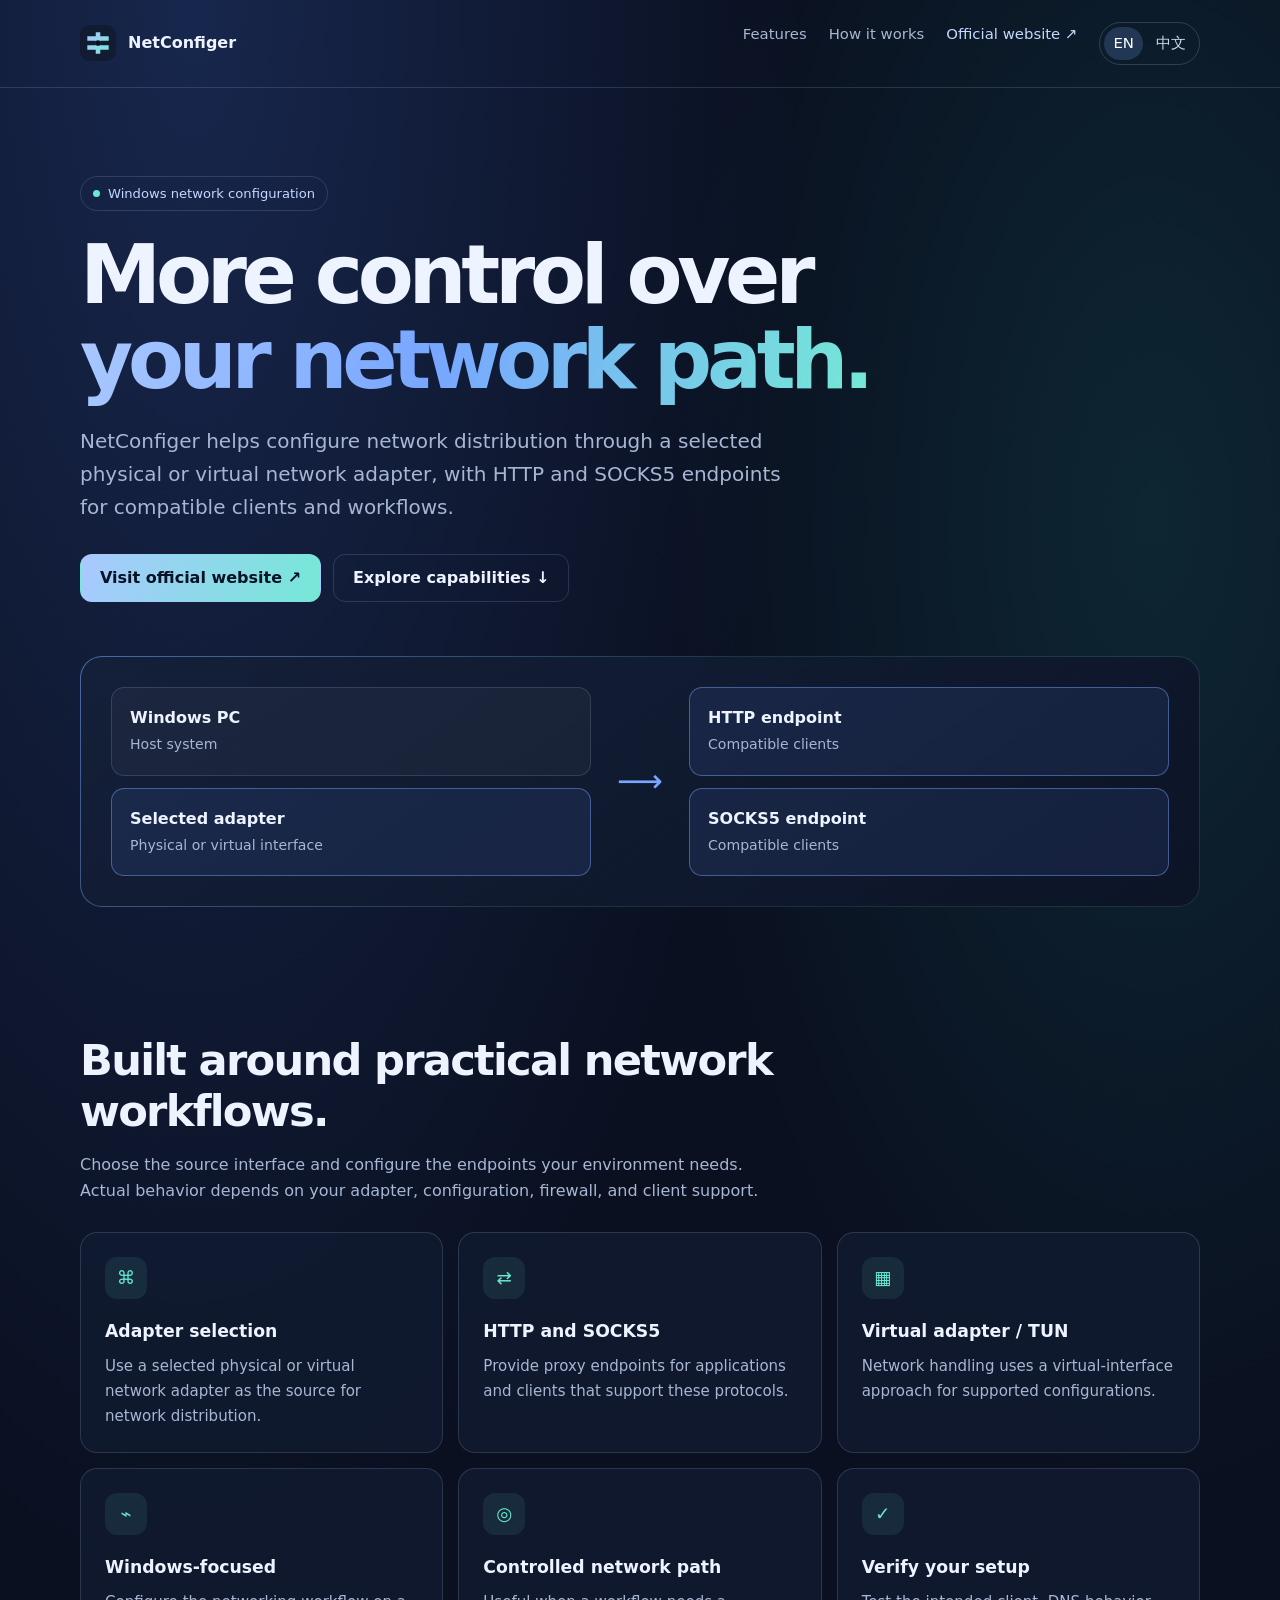
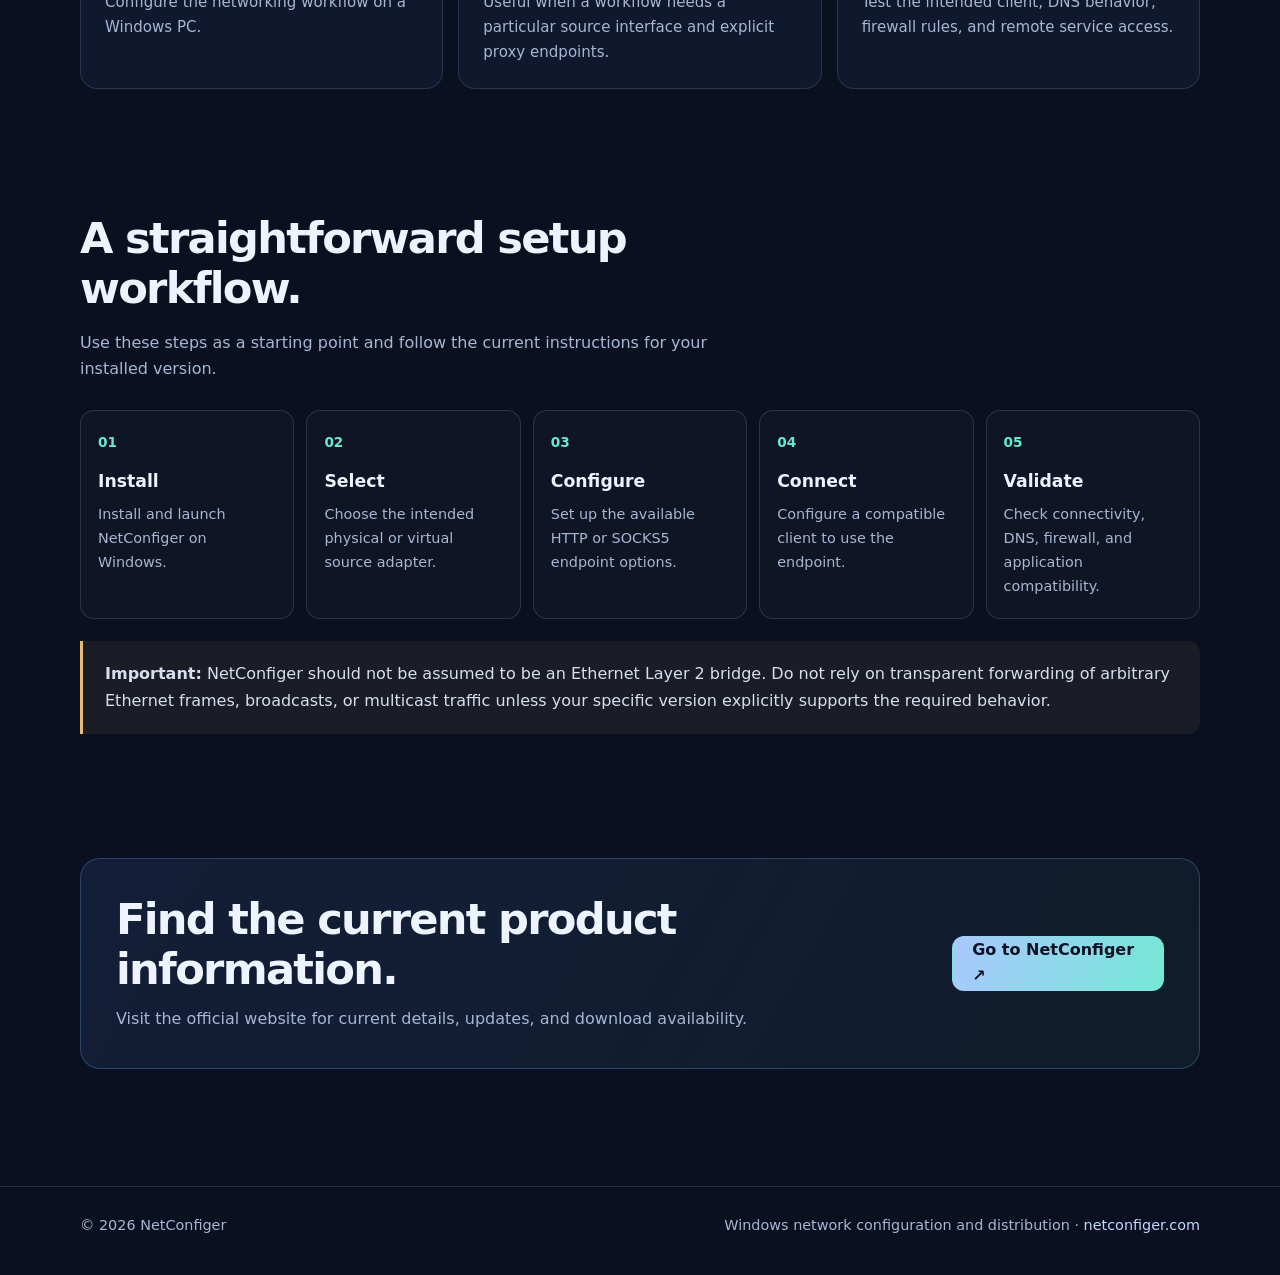
==== index.html @ ca5751cb "Add files via upload" ====
<!doctype html>
<html lang="en">
<head>
<meta charset="utf-8">
<meta name="viewport" content="width=device-width, initial-scale=1">
<title>NetConfiger — Windows Network Distribution Tool</title>
<meta name="description" content="NetConfiger for Windows helps configure network distribution through a selected physical or virtual adapter, with HTTP and SOCKS5 endpoints for compatible workflows.">
<meta name="keywords" content="NetConfiger, Windows network distribution, virtual network adapter, HTTP proxy, SOCKS5 proxy">
<meta name="robots" content="index,follow">
<meta property="og:type" content="website">
<meta property="og:title" content="NetConfiger — Windows Network Distribution Tool">
<meta property="og:description" content="Configure network distribution through a selected physical or virtual adapter on Windows.">
<meta property="og:locale" content="en_US">
<link rel="alternate" hreflang="en" href="https://github.com/netconfiger/netconfiger/">
<link rel="alternate" hreflang="zh-CN" href="zh.html">
<link rel="alternate" hreflang="x-default" href="https://github.com/netconfiger/netconfiger/">
<meta property="og:url" content="https://netconfiger.com/">
<meta name="theme-color" content="#0a1020">
<link rel="canonical" href="https://netconfiger.com/">
<link rel="stylesheet" href="styles.css">
<link rel="icon" href="assets/netconfiger-mark.svg" type="image/svg+xml">
</head>
<body>
<header><div class="container nav">
<a class="brand" href="index.html"><img src="assets/netconfiger-mark.svg" alt=""><span>NetConfiger</span></a>
<nav class="nav-links" aria-label="Main navigation"><a href="#features">Features</a><a href="#workflow">How it works</a><a class="text-link" href="https://netconfiger.com/">Official website ↗</a><span class="lang-switch"><a href="index.html" aria-current="page" lang="en">EN</a><a href="zh.html" lang="zh-CN">中文</a></span></nav>
</div></header>
<main id="top">
<section class="hero"><div class="container">
<span class="eyebrow"><span class="dot"></span> Windows network configuration</span>
<h1>More control over<br><span class="gradient">your network path.</span></h1>
<p class="lead">NetConfiger helps configure network distribution through a selected physical or virtual network adapter, with HTTP and SOCKS5 endpoints for compatible clients and workflows.</p>
<div class="actions"><a class="button primary" href="https://netconfiger.com/">Visit official website ↗</a><a class="button" href="#features">Explore capabilities ↓</a></div>
<div class="hero-visual" role="img" aria-label="Conceptual diagram of a selected network adapter and proxy endpoints"><div class="diagram">
<div class="diagram-col"><div class="node"><strong>Windows PC</strong><span>Host system</span></div><div class="node highlight"><strong>Selected adapter</strong><span>Physical or virtual interface</span></div></div>
<div class="arrow" aria-hidden="true">⟶</div>
<div class="diagram-col"><div class="node highlight"><strong>HTTP endpoint</strong><span>Compatible clients</span></div><div class="node highlight"><strong>SOCKS5 endpoint</strong><span>Compatible clients</span></div></div>
</div></div>
</div></section>
<section class="section" id="features"><div class="container">
<div class="section-head"><h2>Built around practical network workflows.</h2><p>Choose the source interface and configure the endpoints your environment needs. Actual behavior depends on your adapter, configuration, firewall, and client support.</p></div>
<div class="grid">
<article class="card"><div class="icon" aria-hidden="true">⌘</div><h3>Adapter selection</h3><p>Use a selected physical or virtual network adapter as the source for network distribution.</p></article>
<article class="card"><div class="icon" aria-hidden="true">⇄</div><h3>HTTP and SOCKS5</h3><p>Provide proxy endpoints for applications and clients that support these protocols.</p></article>
<article class="card"><div class="icon" aria-hidden="true">▦</div><h3>Virtual adapter / TUN</h3><p>Network handling uses a virtual-interface approach for supported configurations.</p></article>
<article class="card"><div class="icon" aria-hidden="true">⌁</div><h3>Windows-focused</h3><p>Configure the networking workflow on a Windows PC.</p></article>
<article class="card"><div class="icon" aria-hidden="true">◎</div><h3>Controlled network path</h3><p>Useful when a workflow needs a particular source interface and explicit proxy endpoints.</p></article>
<article class="card"><div class="icon" aria-hidden="true">✓</div><h3>Verify your setup</h3><p>Test the intended client, DNS behavior, firewall rules, and remote service access.</p></article>
</div></div></section>
<section class="section" id="workflow"><div class="container">
<div class="section-head"><h2>A straightforward setup workflow.</h2><p>Use these steps as a starting point and follow the current instructions for your installed version.</p></div>
<div class="steps">
<div class="step"><h3>Install</h3><p>Install and launch NetConfiger on Windows.</p></div>
<div class="step"><h3>Select</h3><p>Choose the intended physical or virtual source adapter.</p></div>
<div class="step"><h3>Configure</h3><p>Set up the available HTTP or SOCKS5 endpoint options.</p></div>
<div class="step"><h3>Connect</h3><p>Configure a compatible client to use the endpoint.</p></div>
<div class="step"><h3>Validate</h3><p>Check connectivity, DNS, firewall, and application compatibility.</p></div>
</div>
<div style="height:22px"></div>
<div class="notice"><strong>Important:</strong> NetConfiger should not be assumed to be an Ethernet Layer 2 bridge. Do not rely on transparent forwarding of arbitrary Ethernet frames, broadcasts, or multicast traffic unless your specific version explicitly supports the required behavior.</div>
</div></section>
<section class="section"><div class="container"><div class="cta"><div><h2>Find the current product information.</h2><p>Visit the official website for current details, updates, and download availability.</p></div><a class="button primary" href="https://netconfiger.com/">Go to NetConfiger ↗</a></div></div></section>
</main>
<footer><div class="container footer-row"><span>© 2026 NetConfiger</span><span>Windows network configuration and distribution · <a class="text-link" href="https://netconfiger.com/">netconfiger.com</a></span></div></footer>
</body></html>
---- styles.css ----
*{box-sizing:border-box}html{scroll-behavior:smooth}body{margin:0;background:radial-gradient(ellipse at 15% 0%,rgba(66,110,220,.24),transparent 38rem),radial-gradient(ellipse at 90% 18%,rgba(39,199,182,.12),transparent 30rem),#0a1020;color:#edf3ff;font:16px/1.65 Inter,ui-sans-serif,system-ui,-apple-system,"Segoe UI",sans-serif}a{color:inherit}.container{width:min(1120px,calc(100% - 40px));margin:auto}header{padding:22px 0;border-bottom:1px solid rgba(169,190,232,.18)}.nav{display:flex;align-items:center;justify-content:space-between;gap:20px}.brand{display:flex;align-items:center;gap:12px;text-decoration:none;font-weight:750}.brand img{width:36px;height:36px}.nav-links{display:flex;gap:22px;color:#a7b6d3;font-size:.93rem}.nav-links a{text-decoration:none}.hero{padding:88px 0 66px}.eyebrow{display:inline-flex;align-items:center;gap:8px;border:1px solid rgba(169,190,232,.18);border-radius:999px;padding:6px 12px;color:#c4d7ff;font-size:.82rem}.dot{width:7px;height:7px;border-radius:50%;background:#67e8d1}h1{max-width:850px;margin:22px 0;font-size:clamp(2.6rem,6.5vw,5.1rem);line-height:1.04;letter-spacing:-.065em}.gradient{background:linear-gradient(100deg,#a9c8ff,#78a6ff 45%,#75e8d6);color:transparent;background-clip:text}.lead{max-width:720px;color:#a7b6d3;font-size:clamp(1.05rem,2vw,1.25rem)}.actions{display:flex;flex-wrap:wrap;gap:12px;margin-top:30px}.button{display:inline-flex;align-items:center;justify-content:center;gap:9px;min-height:48px;padding:0 19px;border-radius:12px;border:1px solid rgba(169,190,232,.18);text-decoration:none;font-weight:650}.button.primary{color:#071225;background:linear-gradient(110deg,#a9c8ff,#75e8d6);border-color:transparent}.hero-visual{margin-top:54px;padding:1px;border-radius:22px;background:linear-gradient(135deg,rgba(121,167,255,.55),rgba(103,232,209,.16),rgba(255,255,255,.08))}.diagram{display:grid;grid-template-columns:1fr 70px 1fr;align-items:center;gap:14px;padding:30px;border-radius:21px;background:linear-gradient(145deg,#142039,#0c1426)}.diagram-col{display:grid;gap:12px}.node{padding:17px 18px;border:1px solid rgba(169,190,232,.18);border-radius:13px;background:rgba(255,255,255,.035)}.node strong{display:block}.node span{color:#a7b6d3;font-size:.88rem}.node.highlight{border-color:rgba(121,167,255,.45);background:rgba(83,126,218,.12)}.arrow{text-align:center;color:#79a7ff;font-size:2rem}.section{padding:62px 0}.section-head{max-width:700px;margin-bottom:28px}h2{margin:0 0 12px;font-size:clamp(1.8rem,4vw,2.7rem);line-height:1.16;letter-spacing:-.04em}.section-head p,.card p,.step p,.cta p{color:#a7b6d3}.grid{display:grid;grid-template-columns:repeat(3,1fr);gap:15px}.card{padding:24px;border:1px solid rgba(169,190,232,.18);border-radius:17px;background:rgba(17,27,49,.78)}.icon{display:grid;place-items:center;width:42px;height:42px;margin-bottom:18px;border-radius:12px;color:#67e8d1;background:rgba(103,232,209,.09);font-size:1.15rem}h3{margin:0 0 8px;font-size:1.08rem}.card p{margin:0;font-size:.94rem}.steps{display:grid;grid-template-columns:repeat(5,1fr);gap:12px;counter-reset:step}.step{padding:20px 17px;border:1px solid rgba(169,190,232,.18);border-radius:14px;background:rgba(255,255,255,.025)}.step:before{counter-increment:step;content:"0" counter(step);display:block;margin-bottom:13px;color:#67e8d1;font-weight:750;font-size:.85rem}.step p{margin:7px 0 0;font-size:.9rem}.notice{padding:20px 22px;border-left:3px solid #e7bc70;border-radius:0 12px 12px 0;background:rgba(231,188,112,.07);color:#d7dfef}.cta{padding:35px;display:flex;align-items:center;justify-content:space-between;gap:25px;border:1px solid rgba(121,167,255,.27);border-radius:20px;background:linear-gradient(120deg,rgba(75,113,195,.15),rgba(103,232,209,.06))}.cta p{margin:7px 0 0}footer{margin-top:55px;border-top:1px solid rgba(169,190,232,.18);padding:27px 0 38px;color:#a7b6d3;font-size:.9rem}.footer-row{display:flex;justify-content:space-between;gap:20px;flex-wrap:wrap}.text-link{color:#c5d7ff;text-decoration:none}@media(max-width:800px){.hero{padding-top:60px}.grid{grid-template-columns:repeat(2,1fr)}.steps{grid-template-columns:repeat(2,1fr)}.diagram{grid-template-columns:1fr}.arrow{transform:rotate(90deg)}.cta{align-items:flex-start;flex-direction:column}}@media(max-width:520px){.container{width:calc(100% - 28px)}.nav-links{gap:12px;font-size:.84rem}.nav-links a:first-child{display:none}.grid,.steps{grid-template-columns:1fr}.hero{padding:48px 0}.diagram{padding:18px}}

.lang-switch{display:inline-flex;gap:4px;align-items:center;border:1px solid rgba(169,190,232,.22);border-radius:999px;padding:4px;color:#cbd8f0}
.lang-switch a{padding:4px 9px;border-radius:999px;text-decoration:none}
.lang-switch a[aria-current="page"]{background:rgba(121,167,255,.2);color:#fff}
.cn-copy{letter-spacing:.01em}
@media(max-width:520px){.nav-links{gap:9px}.lang-switch a{padding:4px 6px}}
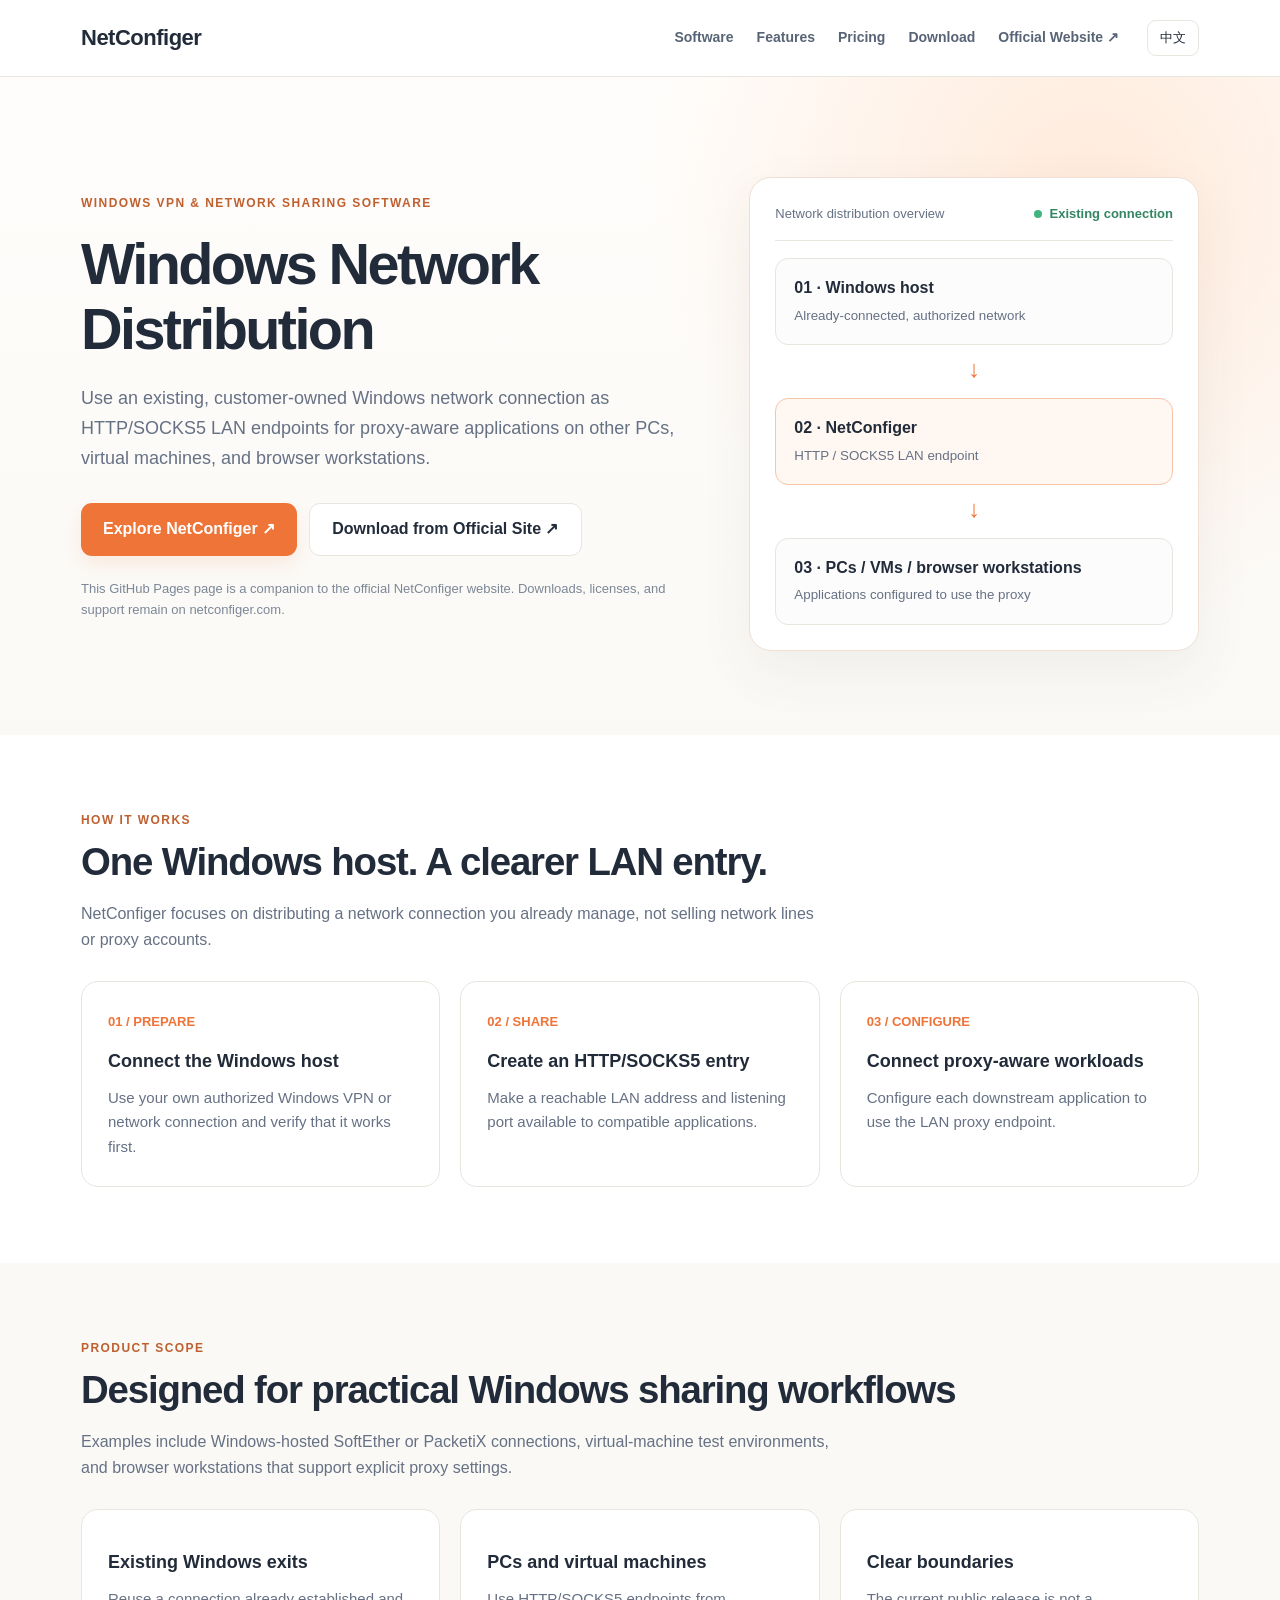
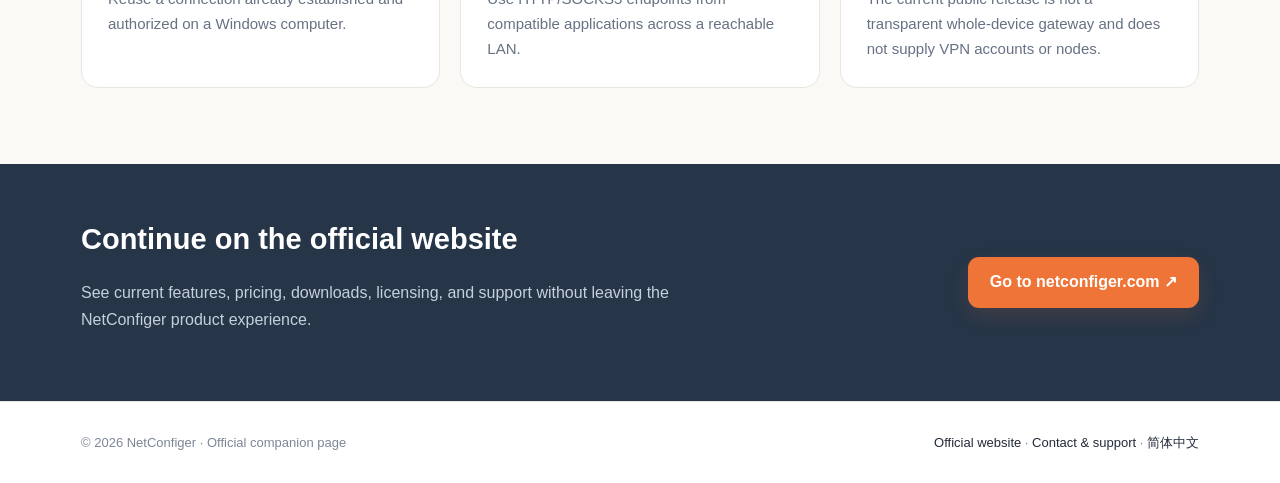
==== commit caece363: "Add files via upload" ====
--- a/index.html
+++ b/index.html
@@ -1,65 +1 @@
-<!doctype html>
-<html lang="en">
-<head>
-<meta charset="utf-8">
-<meta name="viewport" content="width=device-width, initial-scale=1">
-<title>NetConfiger — Windows Network Distribution Tool</title>
-<meta name="description" content="NetConfiger for Windows helps configure network distribution through a selected physical or virtual adapter, with HTTP and SOCKS5 endpoints for compatible workflows.">
-<meta name="keywords" content="NetConfiger, Windows network distribution, virtual network adapter, HTTP proxy, SOCKS5 proxy">
-<meta name="robots" content="index,follow">
-<meta property="og:type" content="website">
-<meta property="og:title" content="NetConfiger — Windows Network Distribution Tool">
-<meta property="og:description" content="Configure network distribution through a selected physical or virtual adapter on Windows.">
-<meta property="og:locale" content="en_US">
-<link rel="alternate" hreflang="en" href="https://github.com/netconfiger/netconfiger/">
-<link rel="alternate" hreflang="zh-CN" href="zh.html">
-<link rel="alternate" hreflang="x-default" href="https://github.com/netconfiger/netconfiger/">
-<meta property="og:url" content="https://netconfiger.com/">
-<meta name="theme-color" content="#0a1020">
-<link rel="canonical" href="https://netconfiger.com/">
-<link rel="stylesheet" href="styles.css">
-<link rel="icon" href="assets/netconfiger-mark.svg" type="image/svg+xml">
-</head>
-<body>
-<header><div class="container nav">
-<a class="brand" href="index.html"><img src="assets/netconfiger-mark.svg" alt=""><span>NetConfiger</span></a>
-<nav class="nav-links" aria-label="Main navigation"><a href="#features">Features</a><a href="#workflow">How it works</a><a class="text-link" href="https://netconfiger.com/">Official website ↗</a><span class="lang-switch"><a href="index.html" aria-current="page" lang="en">EN</a><a href="zh.html" lang="zh-CN">中文</a></span></nav>
-</div></header>
-<main id="top">
-<section class="hero"><div class="container">
-<span class="eyebrow"><span class="dot"></span> Windows network configuration</span>
-<h1>More control over<br><span class="gradient">your network path.</span></h1>
-<p class="lead">NetConfiger helps configure network distribution through a selected physical or virtual network adapter, with HTTP and SOCKS5 endpoints for compatible clients and workflows.</p>
-<div class="actions"><a class="button primary" href="https://netconfiger.com/">Visit official website ↗</a><a class="button" href="#features">Explore capabilities ↓</a></div>
-<div class="hero-visual" role="img" aria-label="Conceptual diagram of a selected network adapter and proxy endpoints"><div class="diagram">
-<div class="diagram-col"><div class="node"><strong>Windows PC</strong><span>Host system</span></div><div class="node highlight"><strong>Selected adapter</strong><span>Physical or virtual interface</span></div></div>
-<div class="arrow" aria-hidden="true">⟶</div>
-<div class="diagram-col"><div class="node highlight"><strong>HTTP endpoint</strong><span>Compatible clients</span></div><div class="node highlight"><strong>SOCKS5 endpoint</strong><span>Compatible clients</span></div></div>
-</div></div>
-</div></section>
-<section class="section" id="features"><div class="container">
-<div class="section-head"><h2>Built around practical network workflows.</h2><p>Choose the source interface and configure the endpoints your environment needs. Actual behavior depends on your adapter, configuration, firewall, and client support.</p></div>
-<div class="grid">
-<article class="card"><div class="icon" aria-hidden="true">⌘</div><h3>Adapter selection</h3><p>Use a selected physical or virtual network adapter as the source for network distribution.</p></article>
-<article class="card"><div class="icon" aria-hidden="true">⇄</div><h3>HTTP and SOCKS5</h3><p>Provide proxy endpoints for applications and clients that support these protocols.</p></article>
-<article class="card"><div class="icon" aria-hidden="true">▦</div><h3>Virtual adapter / TUN</h3><p>Network handling uses a virtual-interface approach for supported configurations.</p></article>
-<article class="card"><div class="icon" aria-hidden="true">⌁</div><h3>Windows-focused</h3><p>Configure the networking workflow on a Windows PC.</p></article>
-<article class="card"><div class="icon" aria-hidden="true">◎</div><h3>Controlled network path</h3><p>Useful when a workflow needs a particular source interface and explicit proxy endpoints.</p></article>
-<article class="card"><div class="icon" aria-hidden="true">✓</div><h3>Verify your setup</h3><p>Test the intended client, DNS behavior, firewall rules, and remote service access.</p></article>
-</div></div></section>
-<section class="section" id="workflow"><div class="container">
-<div class="section-head"><h2>A straightforward setup workflow.</h2><p>Use these steps as a starting point and follow the current instructions for your installed version.</p></div>
-<div class="steps">
-<div class="step"><h3>Install</h3><p>Install and launch NetConfiger on Windows.</p></div>
-<div class="step"><h3>Select</h3><p>Choose the intended physical or virtual source adapter.</p></div>
-<div class="step"><h3>Configure</h3><p>Set up the available HTTP or SOCKS5 endpoint options.</p></div>
-<div class="step"><h3>Connect</h3><p>Configure a compatible client to use the endpoint.</p></div>
-<div class="step"><h3>Validate</h3><p>Check connectivity, DNS, firewall, and application compatibility.</p></div>
-</div>
-<div style="height:22px"></div>
-<div class="notice"><strong>Important:</strong> NetConfiger should not be assumed to be an Ethernet Layer 2 bridge. Do not rely on transparent forwarding of arbitrary Ethernet frames, broadcasts, or multicast traffic unless your specific version explicitly supports the required behavior.</div>
-</div></section>
-<section class="section"><div class="container"><div class="cta"><div><h2>Find the current product information.</h2><p>Visit the official website for current details, updates, and download availability.</p></div><a class="button primary" href="https://netconfiger.com/">Go to NetConfiger ↗</a></div></div></section>
-</main>
-<footer><div class="container footer-row"><span>© 2026 NetConfiger</span><span>Windows network configuration and distribution · <a class="text-link" href="https://netconfiger.com/">netconfiger.com</a></span></div></footer>
-</body></html>
+<!doctype html><html lang="en"><head><meta charset="utf-8"><meta name="viewport" content="width=device-width, initial-scale=1"><title>Windows VPN Sharing & LAN Proxy Software | NetConfiger</title><meta name="description" content="NetConfiger exposes an already-connected Windows network as HTTP/SOCKS5 LAN endpoints for proxy-aware PCs, VMs, and browser workstations."><link rel="canonical" href="https://netconfiger.com/"><link rel="icon" href="https://netconfiger.com/favicon.ico"><link rel="stylesheet" href="assets/site.css"></head><body><header class="top"><div class="shell top-inner"><a class="brand" href="https://netconfiger.com/"><img src="https://netconfiger.com/favicon.ico" alt="" onerror="this.style.display='none'">NetConfiger</a><nav class="nav" aria-label="Main navigation"><a href="https://netconfiger.com/">Software</a><a href="#features">Features</a><a href="https://netconfiger.com/#pricing">Pricing</a><a href="https://netconfiger.com/#download">Download</a><a href="https://netconfiger.com/">Official Website ↗</a></nav><a class="lang" href="zh.html" lang="zh-CN">中文</a></div></header><main><section class="hero"><div class="shell hero-grid"><div><div class="eyebrow">Windows VPN & Network Sharing Software</div><h1>Windows Network Distribution</h1><p class="lead">Use an existing, customer-owned Windows network connection as HTTP/SOCKS5 LAN endpoints for proxy-aware applications on other PCs, virtual machines, and browser workstations.</p><div class="actions"><a class="button" href="https://netconfiger.com/">Explore NetConfiger ↗</a><a class="button secondary" href="https://netconfiger.com/#download">Download from Official Site ↗</a></div><p class="note">This GitHub Pages page is a companion to the official NetConfiger website. Downloads, licenses, and support remain on netconfiger.com.</p></div><div class="diagram" aria-label="Network sharing workflow"><div class="diagram-head"><span>Network distribution overview</span><span class="status">Existing connection</span></div><div class="node"><strong>01 · Windows host</strong><small>Already-connected, authorized network</small></div><div class="arrow">↓</div><div class="node accent"><strong>02 · NetConfiger</strong><small>HTTP / SOCKS5 LAN endpoint</small></div><div class="arrow">↓</div><div class="node"><strong>03 · PCs / VMs / browser workstations</strong><small>Applications configured to use the proxy</small></div></div></div></section><section class="section alt" id="features"><div class="shell"><div class="eyebrow">How it works</div><h2>One Windows host. A clearer LAN entry.</h2><p class="section-intro">NetConfiger focuses on distributing a network connection you already manage, not selling network lines or proxy accounts.</p><div class="grid"><article class="tile"><span class="number">01 / PREPARE</span><h3>Connect the Windows host</h3><p>Use your own authorized Windows VPN or network connection and verify that it works first.</p></article><article class="tile"><span class="number">02 / SHARE</span><h3>Create an HTTP/SOCKS5 entry</h3><p>Make a reachable LAN address and listening port available to compatible applications.</p></article><article class="tile"><span class="number">03 / CONFIGURE</span><h3>Connect proxy-aware workloads</h3><p>Configure each downstream application to use the LAN proxy endpoint.</p></article></div></div></section><section class="section"><div class="shell"><div class="eyebrow">Product scope</div><h2>Designed for practical Windows sharing workflows</h2><p class="section-intro">Examples include Windows-hosted SoftEther or PacketiX connections, virtual-machine test environments, and browser workstations that support explicit proxy settings.</p><div class="grid"><article class="tile"><h3>Existing Windows exits</h3><p>Reuse a connection already established and authorized on a Windows computer.</p></article><article class="tile"><h3>PCs and virtual machines</h3><p>Use HTTP/SOCKS5 endpoints from compatible applications across a reachable LAN.</p></article><article class="tile"><h3>Clear boundaries</h3><p>The current public release is not a transparent whole-device gateway and does not supply VPN accounts or nodes.</p></article></div></div></section><section class="band"><div class="shell band-inner"><div><h2>Continue on the official website</h2><p>See current features, pricing, downloads, licensing, and support without leaving the NetConfiger product experience.</p></div><a class="button" href="https://netconfiger.com/">Go to netconfiger.com ↗</a></div></section></main><footer class="footer"><div class="shell footer-inner"><span>© 2026 NetConfiger · Official companion page</span><span><a href="https://netconfiger.com/">Official website</a> · <a href="https://netconfiger.com/">Contact & support</a> · <a href="zh.html" lang="zh-CN">简体中文</a></span></div></footer></body></html>
--- a/assets/site.css
+++ b/assets/site.css
@@ -0,0 +1 @@
+:root{--ink:#222b39;--muted:#667184;--orange:#ee7438;--border:#e9e5df;--bg:#faf9f6;--paper:#fff;--navy:#263548}*{box-sizing:border-box}html{scroll-behavior:smooth}body{margin:0;background:var(--bg);color:var(--ink);font-family:Inter,-apple-system,BlinkMacSystemFont,'Segoe UI','Microsoft YaHei',sans-serif;line-height:1.65}a{color:inherit;text-decoration:none}a:hover{color:var(--orange)}.shell{max-width:1170px;margin:auto;padding:0 26px}.top{background:#fff;border-bottom:1px solid var(--border);position:sticky;top:0;z-index:10}.top-inner{height:76px;display:flex;align-items:center;gap:28px}.brand{display:flex;align-items:center;gap:10px;font-weight:800;font-size:22px;letter-spacing:-.5px;white-space:nowrap}.brand img{width:35px;height:35px;object-fit:contain}.nav{display:flex;gap:23px;margin-left:auto;font-size:14px;font-weight:600;color:#586476}.lang{border:1px solid var(--border);border-radius:9px;padding:6px 12px;font-size:13px}.button{display:inline-flex;align-items:center;justify-content:center;border-radius:11px;background:var(--orange);color:white!important;padding:12px 22px;font-weight:700;box-shadow:0 8px 20px #ed743821}.button.secondary{background:#fff;color:var(--ink)!important;border:1px solid var(--border);box-shadow:none}.hero{padding:100px 0 84px;background:radial-gradient(circle at 85% 18%,#ffeadb 0,transparent 36%),linear-gradient(180deg,#fffdfb,var(--bg))}.hero-grid{display:grid;grid-template-columns:1.15fr .85fr;align-items:center;gap:60px}.eyebrow{font-size:12px;font-weight:800;letter-spacing:.12em;text-transform:uppercase;color:#bf602f}.hero h1{font-size:clamp(38px,4.5vw,62px);line-height:1.12;letter-spacing:-.045em;margin:18px 0 23px}.lead{font-size:18px;color:var(--muted);max-width:660px}.actions{display:flex;flex-wrap:wrap;gap:12px;margin-top:30px}.note{color:#7c8796;font-size:13px;margin-top:22px}.diagram{border:1px solid #f0dfd4;background:#fff;border-radius:22px;padding:25px;box-shadow:0 20px 55px #4a3c2a10}.diagram-head{display:flex;align-items:center;justify-content:space-between;padding-bottom:16px;border-bottom:1px solid var(--border);font-size:13px;color:var(--muted)}.status{display:inline-flex;align-items:center;gap:7px;color:#348564;font-weight:700}.status:before{content:'';width:8px;height:8px;border-radius:50%;background:#42b47d}.node{border:1px solid var(--border);border-radius:13px;padding:16px 18px;margin-top:17px;background:#fcfcfd}.node strong{display:block;font-size:16px}.node small{color:var(--muted)}.node.accent{border-color:#f6c5a7;background:#fff7f1}.arrow{text-align:center;color:var(--orange);font-size:24px;line-height:1;margin-top:12px}.section{padding:76px 0}.section h2{font-size:clamp(28px,3vw,40px);line-height:1.2;letter-spacing:-.03em;margin:8px 0 12px}.section-intro{max-width:750px;color:var(--muted);margin-bottom:28px}.grid{display:grid;grid-template-columns:repeat(3,1fr);gap:20px}.tile{background:var(--paper);border:1px solid var(--border);border-radius:17px;padding:26px}.tile .number{color:var(--orange);font-size:13px;font-weight:800}.tile h3{margin:12px 0 9px;font-size:18px}.tile p{color:var(--muted);margin:0;font-size:15px}.alt{background:#fff}.band{background:var(--navy);color:#fff;padding:52px 0}.band-inner{display:flex;justify-content:space-between;align-items:center;gap:25px}.band p{color:#c5d0dc;max-width:670px}.band h2{font-size:29px;margin:0}.footer{background:#fff;border-top:1px solid var(--border);padding:30px 0;color:#7c8796;font-size:13px}.footer-inner{display:flex;justify-content:space-between;gap:18px;flex-wrap:wrap}.footer a{color:var(--ink)}@media(max-width:850px){.nav{display:none}.top-inner{height:66px}.lang{margin-left:auto}.hero{padding:65px 0}.hero-grid{grid-template-columns:1fr;gap:34px}.grid{grid-template-columns:1fr}.band-inner{align-items:flex-start;flex-direction:column}}@media(max-width:500px){.shell{padding:0 18px}.brand{font-size:19px}.hero h1{font-size:38px}.lead{font-size:16px}.button{padding:11px 16px}.section{padding:55px 0}}
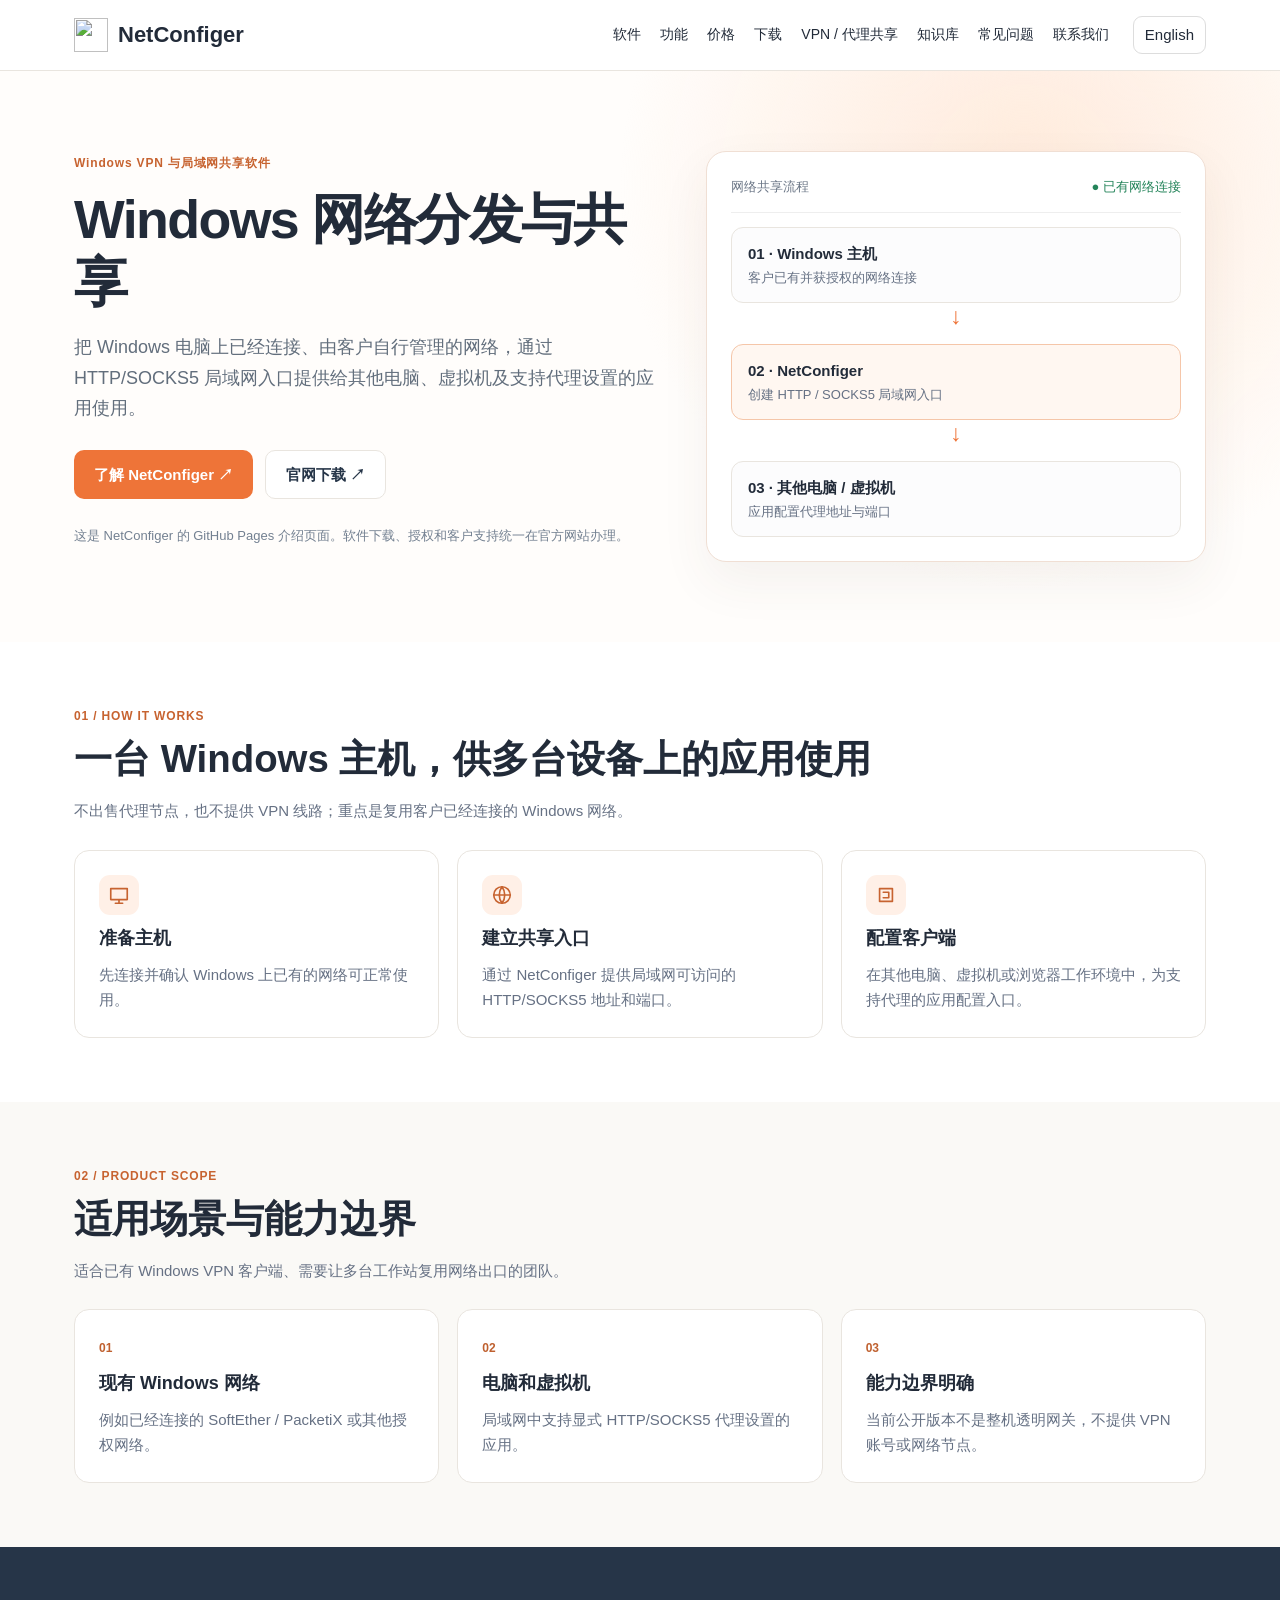
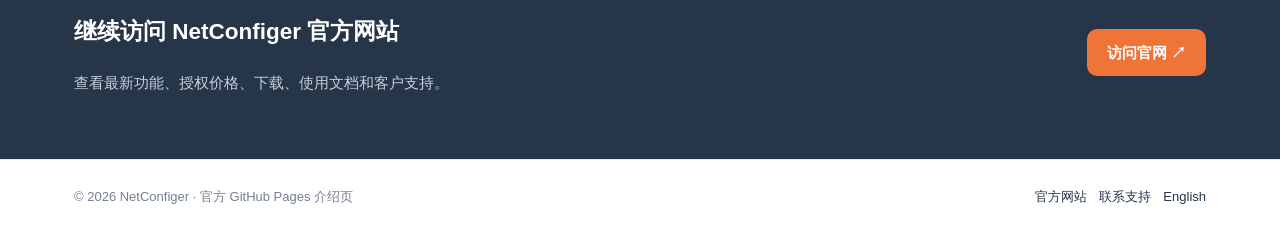
==== commit 8b3f2f4a: "Add files via upload" ====
--- a/index.html
+++ b/index.html
@@ -1 +1 @@
-<!doctype html><html lang="en"><head><meta charset="utf-8"><meta name="viewport" content="width=device-width, initial-scale=1"><title>Windows VPN Sharing & LAN Proxy Software | NetConfiger</title><meta name="description" content="NetConfiger exposes an already-connected Windows network as HTTP/SOCKS5 LAN endpoints for proxy-aware PCs, VMs, and browser workstations."><link rel="canonical" href="https://netconfiger.com/"><link rel="icon" href="https://netconfiger.com/favicon.ico"><link rel="stylesheet" href="assets/site.css"></head><body><header class="top"><div class="shell top-inner"><a class="brand" href="https://netconfiger.com/"><img src="https://netconfiger.com/favicon.ico" alt="" onerror="this.style.display='none'">NetConfiger</a><nav class="nav" aria-label="Main navigation"><a href="https://netconfiger.com/">Software</a><a href="#features">Features</a><a href="https://netconfiger.com/#pricing">Pricing</a><a href="https://netconfiger.com/#download">Download</a><a href="https://netconfiger.com/">Official Website ↗</a></nav><a class="lang" href="zh.html" lang="zh-CN">中文</a></div></header><main><section class="hero"><div class="shell hero-grid"><div><div class="eyebrow">Windows VPN & Network Sharing Software</div><h1>Windows Network Distribution</h1><p class="lead">Use an existing, customer-owned Windows network connection as HTTP/SOCKS5 LAN endpoints for proxy-aware applications on other PCs, virtual machines, and browser workstations.</p><div class="actions"><a class="button" href="https://netconfiger.com/">Explore NetConfiger ↗</a><a class="button secondary" href="https://netconfiger.com/#download">Download from Official Site ↗</a></div><p class="note">This GitHub Pages page is a companion to the official NetConfiger website. Downloads, licenses, and support remain on netconfiger.com.</p></div><div class="diagram" aria-label="Network sharing workflow"><div class="diagram-head"><span>Network distribution overview</span><span class="status">Existing connection</span></div><div class="node"><strong>01 · Windows host</strong><small>Already-connected, authorized network</small></div><div class="arrow">↓</div><div class="node accent"><strong>02 · NetConfiger</strong><small>HTTP / SOCKS5 LAN endpoint</small></div><div class="arrow">↓</div><div class="node"><strong>03 · PCs / VMs / browser workstations</strong><small>Applications configured to use the proxy</small></div></div></div></section><section class="section alt" id="features"><div class="shell"><div class="eyebrow">How it works</div><h2>One Windows host. A clearer LAN entry.</h2><p class="section-intro">NetConfiger focuses on distributing a network connection you already manage, not selling network lines or proxy accounts.</p><div class="grid"><article class="tile"><span class="number">01 / PREPARE</span><h3>Connect the Windows host</h3><p>Use your own authorized Windows VPN or network connection and verify that it works first.</p></article><article class="tile"><span class="number">02 / SHARE</span><h3>Create an HTTP/SOCKS5 entry</h3><p>Make a reachable LAN address and listening port available to compatible applications.</p></article><article class="tile"><span class="number">03 / CONFIGURE</span><h3>Connect proxy-aware workloads</h3><p>Configure each downstream application to use the LAN proxy endpoint.</p></article></div></div></section><section class="section"><div class="shell"><div class="eyebrow">Product scope</div><h2>Designed for practical Windows sharing workflows</h2><p class="section-intro">Examples include Windows-hosted SoftEther or PacketiX connections, virtual-machine test environments, and browser workstations that support explicit proxy settings.</p><div class="grid"><article class="tile"><h3>Existing Windows exits</h3><p>Reuse a connection already established and authorized on a Windows computer.</p></article><article class="tile"><h3>PCs and virtual machines</h3><p>Use HTTP/SOCKS5 endpoints from compatible applications across a reachable LAN.</p></article><article class="tile"><h3>Clear boundaries</h3><p>The current public release is not a transparent whole-device gateway and does not supply VPN accounts or nodes.</p></article></div></div></section><section class="band"><div class="shell band-inner"><div><h2>Continue on the official website</h2><p>See current features, pricing, downloads, licensing, and support without leaving the NetConfiger product experience.</p></div><a class="button" href="https://netconfiger.com/">Go to netconfiger.com ↗</a></div></section></main><footer class="footer"><div class="shell footer-inner"><span>© 2026 NetConfiger · Official companion page</span><span><a href="https://netconfiger.com/">Official website</a> · <a href="https://netconfiger.com/">Contact & support</a> · <a href="zh.html" lang="zh-CN">简体中文</a></span></div></footer></body></html>
+<!doctype html><html lang="zh-CN"><head><meta charset="utf-8"><meta name="viewport" content="width=device-width,initial-scale=1"><title>Windows 网络分发与共享 | NetConfiger</title><meta name="description" content="把 Windows 电脑上已经连接、由客户自行管理的网络，通过 HTTP/SOCKS5 局域网入口提供给其他电脑、虚拟机及支持代理设置的应用使用。"><link rel="icon" href="https://netconfiger.com/favicon.ico"><link rel="stylesheet" href="assets/site.css"><link rel="alternate" hreflang="zh-CN" href="https://netconfiger.github.io/netconfiger/index.html"><link rel="alternate" hreflang="en" href="https://netconfiger.github.io/netconfiger/en.html"></head><body><header class="header"><div class="wrap head"><a class="brand" href="https://netconfiger.com/"><img src="https://netconfiger.com/favicon.ico" alt="" width="34" height="34">NetConfiger</a><nav class="nav"><a href="https://netconfiger.com/">软件</a><a href="https://netconfiger.com/#features">功能</a><a href="https://netconfiger.com/#pricing">价格</a><a href="https://netconfiger.com/#download">下载</a><a href="https://netconfiger.com/">VPN / 代理共享</a><a href="https://netconfiger.com/#knowledge">知识库</a><a href="https://netconfiger.com/#faq">常见问题</a><a href="https://netconfiger.com/#contact">联系我们</a></nav><a class="lang" href="en.html" hreflang="en">English</a></div></header><main><section class="hero"><div class="wrap hero-grid"><div><div class="eyebrow">Windows VPN 与局域网共享软件</div><h1>Windows 网络分发与共享</h1><p class="lead">把 Windows 电脑上已经连接、由客户自行管理的网络，通过 HTTP/SOCKS5 局域网入口提供给其他电脑、虚拟机及支持代理设置的应用使用。</p><div class="actions"><a class="btn" href="https://netconfiger.com/">了解 NetConfiger ↗</a><a class="btn secondary" href="https://netconfiger.com/#download">官网下载 ↗</a></div><p class="small">这是 NetConfiger 的 GitHub Pages 介绍页面。软件下载、授权和客户支持统一在官方网站办理。</p></div><div class="panel"><div class="panel-title"><span>网络共享流程</span><span class="status">● 已有网络连接</span></div><div class="node "><b>01 · Windows 主机</b><span>客户已有并获授权的网络连接</span></div><div class="arrow">↓</div><div class="node accent"><b>02 · NetConfiger</b><span>创建 HTTP / SOCKS5 局域网入口</span></div><div class="arrow">↓</div><div class="node "><b>03 · 其他电脑 / 虚拟机</b><span>应用配置代理地址与端口</span></div></div></div></section><section class="section white" id="features"><div class="wrap"><div class="eyebrow">01 / HOW IT WORKS</div><h2>一台 Windows 主机，供多台设备上的应用使用</h2><p class="intro">不出售代理节点，也不提供 VPN 线路；重点是复用客户已经连接的 Windows 网络。</p><div class="cards"><article class="card"><span class="icon"><svg viewBox="0 0 24 24" aria-hidden="true"><path d="M3 5h18v12H3zM8 21h8M12 17v4"/></svg></span><h3>准备主机</h3><p>先连接并确认 Windows 上已有的网络可正常使用。</p></article><article class="card"><span class="icon"><svg viewBox="0 0 24 24" aria-hidden="true"><circle cx="12" cy="12" r="9"/><path d="M3 12h18M12 3a15 15 0 0 1 0 18M12 3a15 15 0 0 0 0 18"/></svg></span><h3>建立共享入口</h3><p>通过 NetConfiger 提供局域网可访问的 HTTP/SOCKS5 地址和端口。</p></article><article class="card"><span class="icon"><svg viewBox="0 0 24 24" aria-hidden="true"><path d="M5 5h14v14H5zM9 9h6v6H9"/></svg></span><h3>配置客户端</h3><p>在其他电脑、虚拟机或浏览器工作环境中，为支持代理的应用配置入口。</p></article></div></div></section><section class="section"><div class="wrap"><div class="eyebrow">02 / PRODUCT SCOPE</div><h2>适用场景与能力边界</h2><p class="intro">适合已有 Windows VPN 客户端、需要让多台工作站复用网络出口的团队。</p><div class="cards"><article class="card"><span class="number">01</span><h3>现有 Windows 网络</h3><p>例如已经连接的 SoftEther / PacketiX 或其他授权网络。</p></article><article class="card"><span class="number">02</span><h3>电脑和虚拟机</h3><p>局域网中支持显式 HTTP/SOCKS5 代理设置的应用。</p></article><article class="card"><span class="number">03</span><h3>能力边界明确</h3><p>当前公开版本不是整机透明网关，不提供 VPN 账号或网络节点。</p></article></div></div></section><section class="cta"><div class="wrap"><div><h2>继续访问 NetConfiger 官方网站</h2><p>查看最新功能、授权价格、下载、使用文档和客户支持。</p></div><a class="btn" href="https://netconfiger.com/">访问官网 ↗</a></div></section></main><footer class="footer"><div class="wrap foot"><span>© 2026 NetConfiger · 官方 GitHub Pages 介绍页</span><span><a href="https://netconfiger.com/">官方网站</a><a href="https://netconfiger.com/#contact">联系支持</a><a href="en.html">English</a></span></div></footer></body></html>
--- a/assets/site.css
+++ b/assets/site.css
@@ -1 +1 @@
-:root{--ink:#222b39;--muted:#667184;--orange:#ee7438;--border:#e9e5df;--bg:#faf9f6;--paper:#fff;--navy:#263548}*{box-sizing:border-box}html{scroll-behavior:smooth}body{margin:0;background:var(--bg);color:var(--ink);font-family:Inter,-apple-system,BlinkMacSystemFont,'Segoe UI','Microsoft YaHei',sans-serif;line-height:1.65}a{color:inherit;text-decoration:none}a:hover{color:var(--orange)}.shell{max-width:1170px;margin:auto;padding:0 26px}.top{background:#fff;border-bottom:1px solid var(--border);position:sticky;top:0;z-index:10}.top-inner{height:76px;display:flex;align-items:center;gap:28px}.brand{display:flex;align-items:center;gap:10px;font-weight:800;font-size:22px;letter-spacing:-.5px;white-space:nowrap}.brand img{width:35px;height:35px;object-fit:contain}.nav{display:flex;gap:23px;margin-left:auto;font-size:14px;font-weight:600;color:#586476}.lang{border:1px solid var(--border);border-radius:9px;padding:6px 12px;font-size:13px}.button{display:inline-flex;align-items:center;justify-content:center;border-radius:11px;background:var(--orange);color:white!important;padding:12px 22px;font-weight:700;box-shadow:0 8px 20px #ed743821}.button.secondary{background:#fff;color:var(--ink)!important;border:1px solid var(--border);box-shadow:none}.hero{padding:100px 0 84px;background:radial-gradient(circle at 85% 18%,#ffeadb 0,transparent 36%),linear-gradient(180deg,#fffdfb,var(--bg))}.hero-grid{display:grid;grid-template-columns:1.15fr .85fr;align-items:center;gap:60px}.eyebrow{font-size:12px;font-weight:800;letter-spacing:.12em;text-transform:uppercase;color:#bf602f}.hero h1{font-size:clamp(38px,4.5vw,62px);line-height:1.12;letter-spacing:-.045em;margin:18px 0 23px}.lead{font-size:18px;color:var(--muted);max-width:660px}.actions{display:flex;flex-wrap:wrap;gap:12px;margin-top:30px}.note{color:#7c8796;font-size:13px;margin-top:22px}.diagram{border:1px solid #f0dfd4;background:#fff;border-radius:22px;padding:25px;box-shadow:0 20px 55px #4a3c2a10}.diagram-head{display:flex;align-items:center;justify-content:space-between;padding-bottom:16px;border-bottom:1px solid var(--border);font-size:13px;color:var(--muted)}.status{display:inline-flex;align-items:center;gap:7px;color:#348564;font-weight:700}.status:before{content:'';width:8px;height:8px;border-radius:50%;background:#42b47d}.node{border:1px solid var(--border);border-radius:13px;padding:16px 18px;margin-top:17px;background:#fcfcfd}.node strong{display:block;font-size:16px}.node small{color:var(--muted)}.node.accent{border-color:#f6c5a7;background:#fff7f1}.arrow{text-align:center;color:var(--orange);font-size:24px;line-height:1;margin-top:12px}.section{padding:76px 0}.section h2{font-size:clamp(28px,3vw,40px);line-height:1.2;letter-spacing:-.03em;margin:8px 0 12px}.section-intro{max-width:750px;color:var(--muted);margin-bottom:28px}.grid{display:grid;grid-template-columns:repeat(3,1fr);gap:20px}.tile{background:var(--paper);border:1px solid var(--border);border-radius:17px;padding:26px}.tile .number{color:var(--orange);font-size:13px;font-weight:800}.tile h3{margin:12px 0 9px;font-size:18px}.tile p{color:var(--muted);margin:0;font-size:15px}.alt{background:#fff}.band{background:var(--navy);color:#fff;padding:52px 0}.band-inner{display:flex;justify-content:space-between;align-items:center;gap:25px}.band p{color:#c5d0dc;max-width:670px}.band h2{font-size:29px;margin:0}.footer{background:#fff;border-top:1px solid var(--border);padding:30px 0;color:#7c8796;font-size:13px}.footer-inner{display:flex;justify-content:space-between;gap:18px;flex-wrap:wrap}.footer a{color:var(--ink)}@media(max-width:850px){.nav{display:none}.top-inner{height:66px}.lang{margin-left:auto}.hero{padding:65px 0}.hero-grid{grid-template-columns:1fr;gap:34px}.grid{grid-template-columns:1fr}.band-inner{align-items:flex-start;flex-direction:column}}@media(max-width:500px){.shell{padding:0 18px}.brand{font-size:19px}.hero h1{font-size:38px}.lead{font-size:16px}.button{padding:11px 16px}.section{padding:55px 0}}
+*{box-sizing:border-box}html{scroll-behavior:smooth}body{margin:0;background:#faf9f6;color:#222b39;font:15px/1.7 -apple-system,BlinkMacSystemFont,"Segoe UI","Microsoft YaHei",sans-serif}a{text-decoration:none;color:inherit}a:hover{color:#e66c30}.wrap{max-width:1180px;padding:0 24px;margin:auto}.header{background:#fff;border-bottom:1px solid #e9e5df;position:sticky;top:0;z-index:10}.head{min-height:70px;display:flex;align-items:center;gap:24px}.brand{font-size:22px;font-weight:800;display:flex;align-items:center;gap:10px;white-space:nowrap}.brand img{width:34px;height:34px;object-fit:contain}.nav{margin-left:auto;display:flex;gap:19px;align-items:center;font-size:14px}.nav a{white-space:nowrap}.lang{border:1px solid #ddd;border-radius:9px;padding:5px 11px}.hero{padding:80px 0;background:radial-gradient(circle at 80% 20%,#ffeadb,transparent 36%),#fffdfb}.hero-grid{display:grid;grid-template-columns:1.08fr .92fr;gap:45px;align-items:center}.eyebrow{font-weight:800;letter-spacing:.07em;color:#c76330;font-size:12px}.hero h1{font-size:clamp(38px,4.2vw,60px);line-height:1.17;letter-spacing:-.03em;margin:15px 0}.lead{font-size:18px;color:#626e7c}.actions{display:flex;flex-wrap:wrap;gap:12px;margin:26px 0}.btn{background:#ee7438;color:white!important;border-radius:10px;padding:11px 20px;font-weight:700;display:inline-flex;align-items:center;gap:7px}.btn.secondary{background:white;border:1px solid #e9e5df;color:#263548!important}.small{color:#738091;font-size:13px}.panel{background:white;border:1px solid #f0dfd4;border-radius:20px;padding:24px;box-shadow:0 20px 50px #4a3c2a10}.panel-title{display:flex;justify-content:space-between;gap:10px;font-size:13px;color:#6c7787;border-bottom:1px solid #eee;padding-bottom:14px}.status{color:#24845a}.node{background:#fcfcfd;border:1px solid #e9e5df;border-radius:12px;margin-top:14px;padding:13px 16px}.node.accent{background:#fff7f1;border-color:#f5c6a9}.node b,.node span{display:block}.node span{font-size:13px;color:#667184}.arrow{text-align:center;color:#ee7438;font-size:23px;line-height:1.2}.section{padding:64px 0}.section.white{background:white}.section h2{font-size:clamp(27px,3vw,39px);line-height:1.25;margin:9px 0 12px}.intro{color:#667184;max-width:760px}.cards{display:grid;grid-template-columns:repeat(3,1fr);gap:18px;margin-top:26px}.card{background:#fff;border:1px solid #e9e5df;border-radius:15px;padding:24px}.card h3{font-size:18px;margin:8px 0}.card p{margin:0;color:#667184}.icon{display:inline-flex;align-items:center;justify-content:center;width:40px;height:40px;border-radius:11px;background:#fff0e7;color:#c76330}.icon svg{width:22px;height:22px;stroke:currentColor;fill:none;stroke-width:1.8;stroke-linecap:round;stroke-linejoin:round}.number{color:#bf602f;font-size:12px;font-weight:800}.cta{background:#263548;color:white;padding:48px 0}.cta .wrap{display:flex;align-items:center;justify-content:space-between;gap:22px}.cta p{color:#c5d0dc}.footer{background:white;border-top:1px solid #e9e5df;padding:26px 0;color:#758091;font-size:13px}.foot{display:flex;justify-content:space-between;gap:20px;flex-wrap:wrap}.foot a{margin-left:12px;color:#263548}@media(max-width:1080px){.nav{gap:11px;font-size:12px}}@media(max-width:850px){.nav{display:none}.lang{margin-left:auto}.hero-grid{grid-template-columns:1fr}.cards{grid-template-columns:1fr}.cta .wrap{flex-direction:column;align-items:flex-start}.hero{padding:55px 0}}@media(max-width:480px){.wrap{padding:0 17px}.hero h1{font-size:36px}.lead{font-size:16px}.section{padding:48px 0}}
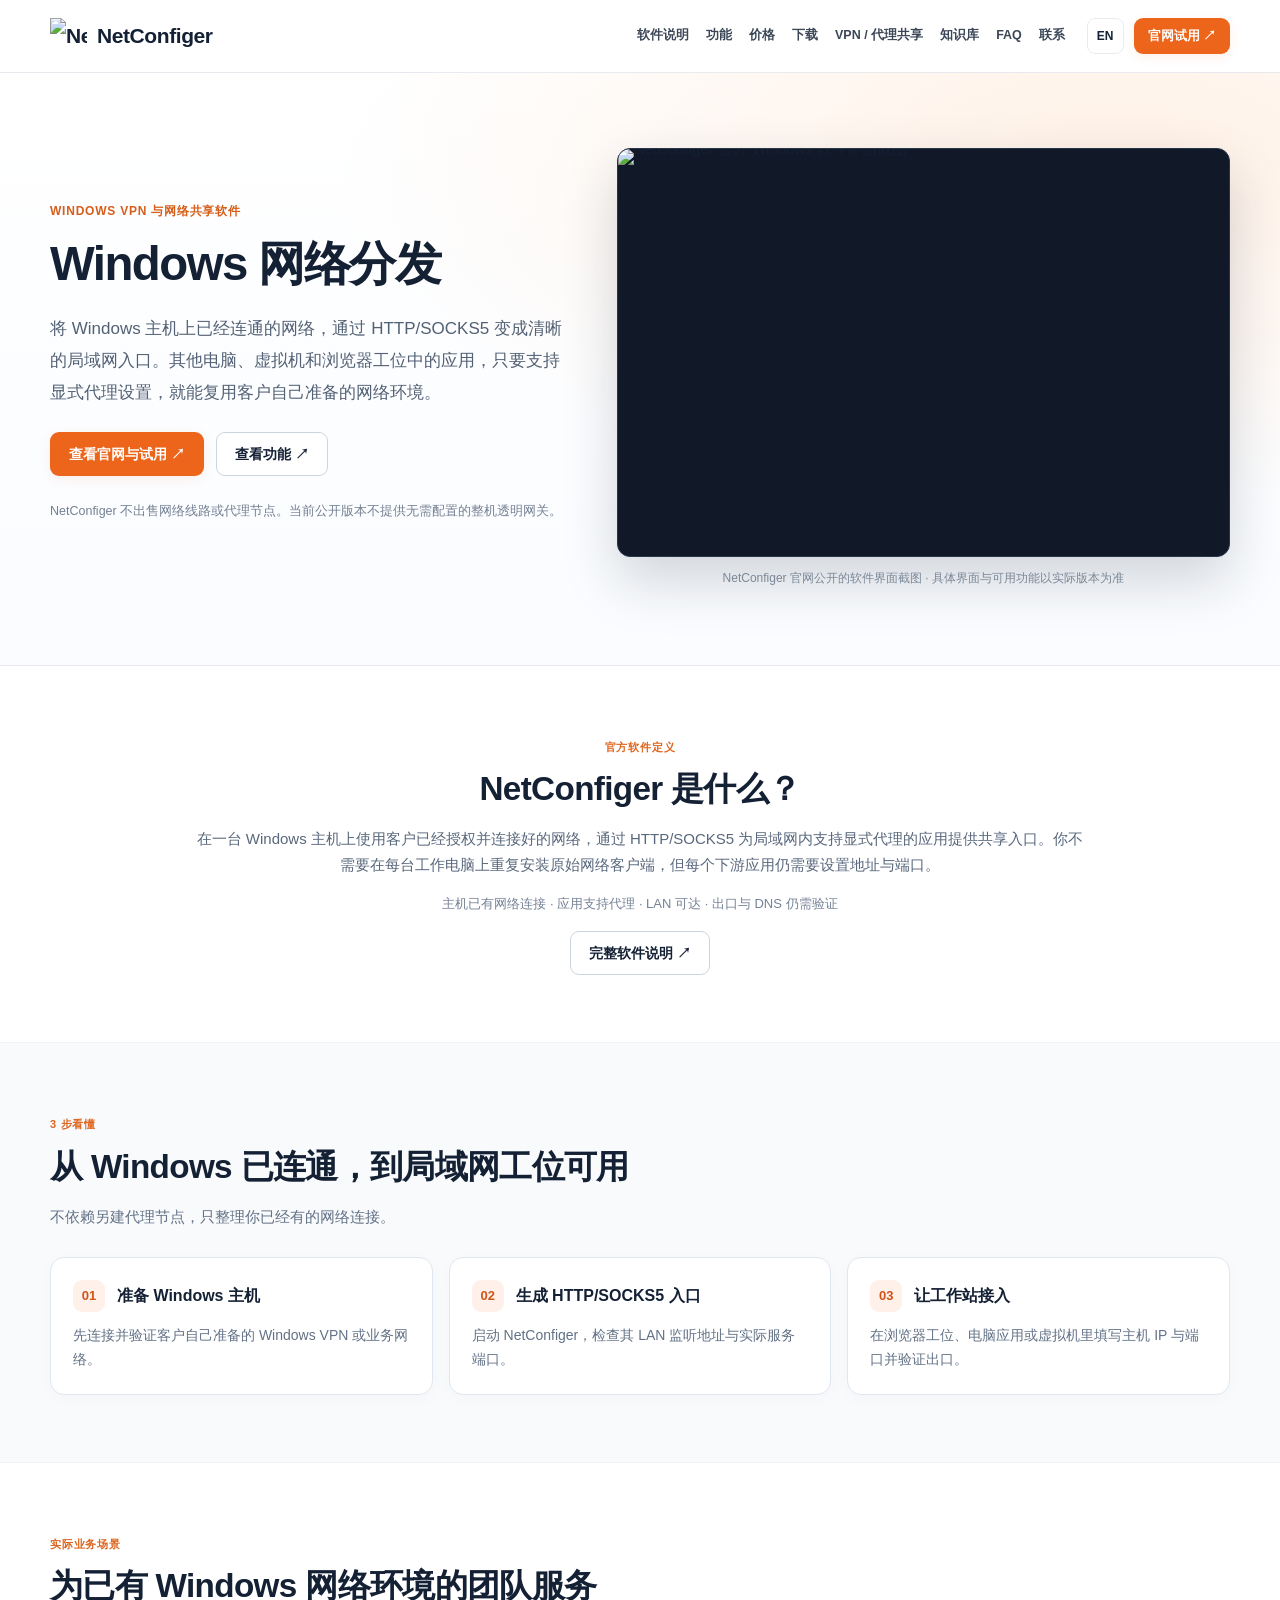
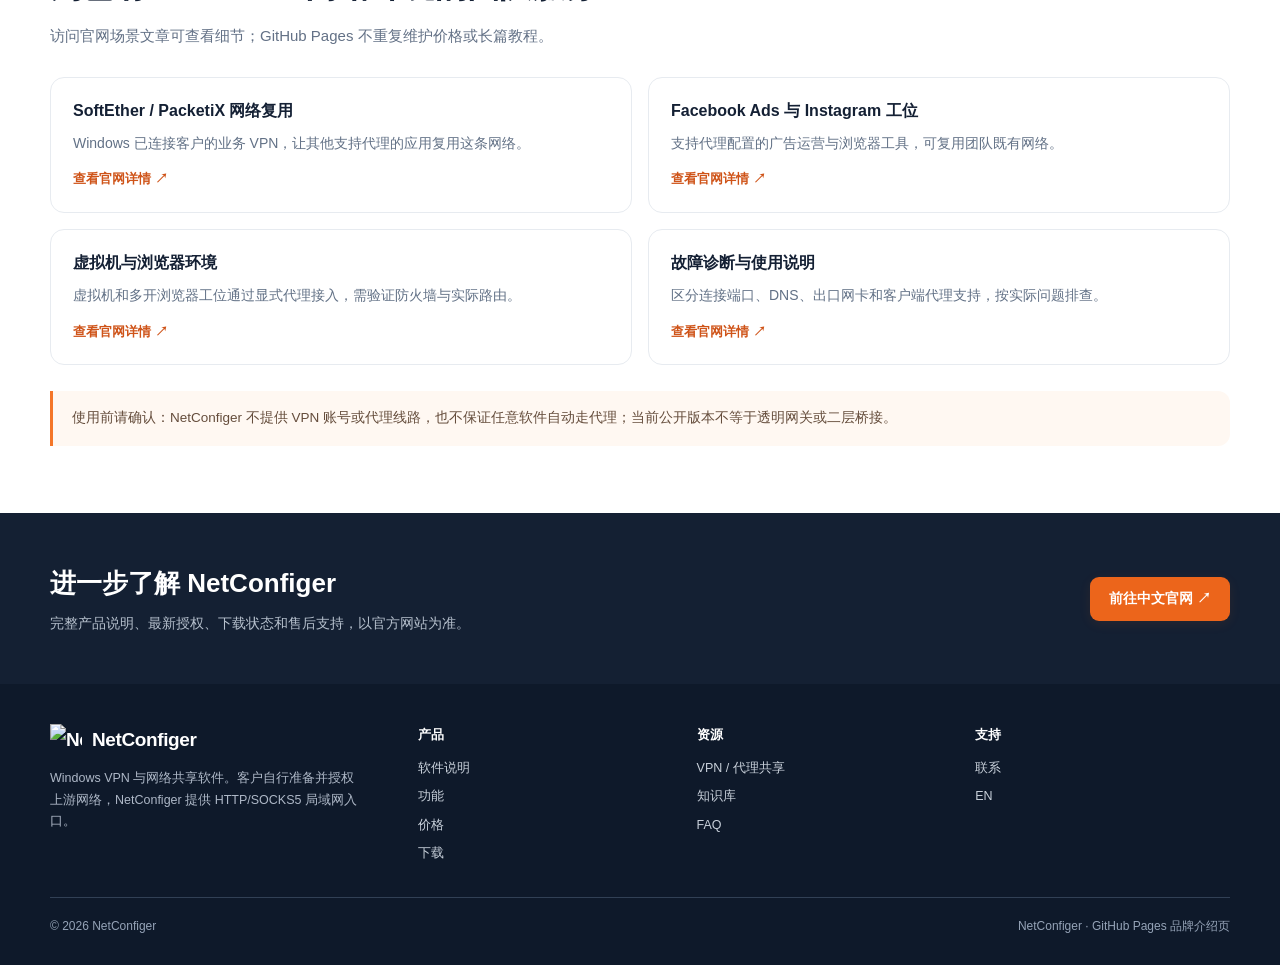
==== commit 73c73640: "Add files via upload" ====
--- a/index.html
+++ b/index.html
@@ -1 +1,43 @@
-<!doctype html><html lang="zh-CN"><head><meta charset="utf-8"><meta name="viewport" content="width=device-width,initial-scale=1"><title>Windows 网络分发与共享 | NetConfiger</title><meta name="description" content="把 Windows 电脑上已经连接、由客户自行管理的网络，通过 HTTP/SOCKS5 局域网入口提供给其他电脑、虚拟机及支持代理设置的应用使用。"><link rel="icon" href="https://netconfiger.com/favicon.ico"><link rel="stylesheet" href="assets/site.css"><link rel="alternate" hreflang="zh-CN" href="https://netconfiger.github.io/netconfiger/index.html"><link rel="alternate" hreflang="en" href="https://netconfiger.github.io/netconfiger/en.html"></head><body><header class="header"><div class="wrap head"><a class="brand" href="https://netconfiger.com/"><img src="https://netconfiger.com/favicon.ico" alt="" width="34" height="34">NetConfiger</a><nav class="nav"><a href="https://netconfiger.com/">软件</a><a href="https://netconfiger.com/#features">功能</a><a href="https://netconfiger.com/#pricing">价格</a><a href="https://netconfiger.com/#download">下载</a><a href="https://netconfiger.com/">VPN / 代理共享</a><a href="https://netconfiger.com/#knowledge">知识库</a><a href="https://netconfiger.com/#faq">常见问题</a><a href="https://netconfiger.com/#contact">联系我们</a></nav><a class="lang" href="en.html" hreflang="en">English</a></div></header><main><section class="hero"><div class="wrap hero-grid"><div><div class="eyebrow">Windows VPN 与局域网共享软件</div><h1>Windows 网络分发与共享</h1><p class="lead">把 Windows 电脑上已经连接、由客户自行管理的网络，通过 HTTP/SOCKS5 局域网入口提供给其他电脑、虚拟机及支持代理设置的应用使用。</p><div class="actions"><a class="btn" href="https://netconfiger.com/">了解 NetConfiger ↗</a><a class="btn secondary" href="https://netconfiger.com/#download">官网下载 ↗</a></div><p class="small">这是 NetConfiger 的 GitHub Pages 介绍页面。软件下载、授权和客户支持统一在官方网站办理。</p></div><div class="panel"><div class="panel-title"><span>网络共享流程</span><span class="status">● 已有网络连接</span></div><div class="node "><b>01 · Windows 主机</b><span>客户已有并获授权的网络连接</span></div><div class="arrow">↓</div><div class="node accent"><b>02 · NetConfiger</b><span>创建 HTTP / SOCKS5 局域网入口</span></div><div class="arrow">↓</div><div class="node "><b>03 · 其他电脑 / 虚拟机</b><span>应用配置代理地址与端口</span></div></div></div></section><section class="section white" id="features"><div class="wrap"><div class="eyebrow">01 / HOW IT WORKS</div><h2>一台 Windows 主机，供多台设备上的应用使用</h2><p class="intro">不出售代理节点，也不提供 VPN 线路；重点是复用客户已经连接的 Windows 网络。</p><div class="cards"><article class="card"><span class="icon"><svg viewBox="0 0 24 24" aria-hidden="true"><path d="M3 5h18v12H3zM8 21h8M12 17v4"/></svg></span><h3>准备主机</h3><p>先连接并确认 Windows 上已有的网络可正常使用。</p></article><article class="card"><span class="icon"><svg viewBox="0 0 24 24" aria-hidden="true"><circle cx="12" cy="12" r="9"/><path d="M3 12h18M12 3a15 15 0 0 1 0 18M12 3a15 15 0 0 0 0 18"/></svg></span><h3>建立共享入口</h3><p>通过 NetConfiger 提供局域网可访问的 HTTP/SOCKS5 地址和端口。</p></article><article class="card"><span class="icon"><svg viewBox="0 0 24 24" aria-hidden="true"><path d="M5 5h14v14H5zM9 9h6v6H9"/></svg></span><h3>配置客户端</h3><p>在其他电脑、虚拟机或浏览器工作环境中，为支持代理的应用配置入口。</p></article></div></div></section><section class="section"><div class="wrap"><div class="eyebrow">02 / PRODUCT SCOPE</div><h2>适用场景与能力边界</h2><p class="intro">适合已有 Windows VPN 客户端、需要让多台工作站复用网络出口的团队。</p><div class="cards"><article class="card"><span class="number">01</span><h3>现有 Windows 网络</h3><p>例如已经连接的 SoftEther / PacketiX 或其他授权网络。</p></article><article class="card"><span class="number">02</span><h3>电脑和虚拟机</h3><p>局域网中支持显式 HTTP/SOCKS5 代理设置的应用。</p></article><article class="card"><span class="number">03</span><h3>能力边界明确</h3><p>当前公开版本不是整机透明网关，不提供 VPN 账号或网络节点。</p></article></div></div></section><section class="cta"><div class="wrap"><div><h2>继续访问 NetConfiger 官方网站</h2><p>查看最新功能、授权价格、下载、使用文档和客户支持。</p></div><a class="btn" href="https://netconfiger.com/">访问官网 ↗</a></div></section></main><footer class="footer"><div class="wrap foot"><span>© 2026 NetConfiger · 官方 GitHub Pages 介绍页</span><span><a href="https://netconfiger.com/">官方网站</a><a href="https://netconfiger.com/#contact">联系支持</a><a href="en.html">English</a></span></div></footer></body></html>+<!doctype html>
+<html lang="zh-CN">
+<head>
+<meta charset="utf-8">
+<meta name="viewport" content="width=device-width, initial-scale=1">
+<meta name="nc-build" content="gh-pages-v5-20261022">
+<title>Windows 网络共享与 VPN 代理共享软件 | NetConfiger</title>
+<meta name="description" content="NetConfiger 将 Windows 已连通的客户自有网络通过 HTTP/SOCKS5 提供为局域网入口，供支持代理设置的电脑、虚拟机及浏览器工作环境使用。">
+<link rel="canonical" href="https://netconfiger.github.io/netconfiger/index.html">
+<link rel="alternate" hreflang="zh-CN" href="https://netconfiger.github.io/netconfiger/index.html">
+<link rel="alternate" hreflang="en" href="https://netconfiger.github.io/netconfiger/en.html">
+<link rel="alternate" hreflang="x-default" href="https://netconfiger.github.io/netconfiger/index.html">
+<meta property="og:type" content="website">
+<meta property="og:site_name" content="NetConfiger">
+<meta property="og:locale" content="zh_CN">
+<meta property="og:title" content="Windows 网络共享与 VPN 代理共享软件 | NetConfiger">
+<meta property="og:description" content="NetConfiger 将 Windows 已连通的客户自有网络通过 HTTP/SOCKS5 提供为局域网入口，供支持代理设置的电脑、虚拟机及浏览器工作环境使用。">
+<meta property="og:url" content="https://netconfiger.github.io/netconfiger/index.html">
+<meta property="og:image" content="https://netconfiger.com/icon.png">
+<meta name="twitter:card" content="summary">
+<link rel="icon" type="image/png" href="https://netconfiger.com/icon.png">
+<link rel="stylesheet" href="./assets/site.css">
+<script defer src="./assets/site.js"></script>
+</head>
+<body>
+<a class="skip" href="#main">跳至正文</a>
+<header class="header"><div class="container head">
+<a class="brand" href="https://netconfiger.com/zh" aria-label="NetConfiger 中文官网"><img src="https://netconfiger.com/icon.png" width="37" height="37" alt="NetConfiger"> <span>NetConfiger</span></a>
+<nav class="nav" id="primary-nav" aria-label="主导航" data-menu><a href="https://netconfiger.com/zh/software">软件说明</a><a href="https://netconfiger.com/zh/features">功能</a><a href="https://netconfiger.com/zh/pricing">价格</a><a href="https://netconfiger.com/zh/download">下载</a><a href="https://netconfiger.com/zh/vpn-sharing">VPN / 代理共享</a><a href="https://netconfiger.com/zh/knowledge">知识库</a><a href="https://netconfiger.com/zh/faq">FAQ</a><a href="https://netconfiger.com/zh/contact">联系</a></nav>
+<div class="controls"><a class="lang" href="./en.html" hreflang="en" lang="en">EN</a><a class="btn smallbtn" href="https://netconfiger.com/zh/download">官网试用 ↗</a><button class="menu-btn" type="button" aria-label="菜单" aria-controls="primary-nav" aria-expanded="false" data-menu-button><svg viewBox="0 0 24 24" aria-hidden="true"><path d="M4 6h16M4 12h16M4 18h16"/></svg></button></div>
+</div></header>
+<main id="main">
+<section class="hero"><div class="container hero-grid">
+<div><div class="eyebrow">Windows VPN 与网络共享软件</div><h1>Windows 网络分发</h1><p class="lead">将 Windows 主机上已经连通的网络，通过 HTTP/SOCKS5 变成清晰的局域网入口。其他电脑、虚拟机和浏览器工位中的应用，只要支持显式代理设置，就能复用客户自己准备的网络环境。</p><div class="action"><a class="btn" href="https://netconfiger.com/zh/download">查看官网与试用 ↗</a><a class="btn outline" href="https://netconfiger.com/zh/features">查看功能 ↗</a></div><p class="fine">NetConfiger 不出售网络线路或代理节点。当前公开版本不提供无需配置的整机透明网关。</p></div>
+<figure class="product-figure"><div class="screenshot"><img data-product-shot src="https://netconfiger.com/app-screenshot.png" alt="NetConfiger 官方 Windows 软件界面截图" width="1000" height="666" loading="eager" fetchpriority="high"><div class="shot-fallback">产品截图暂时无法加载。你仍可在官网查看最新的软件介绍。 <a href="https://netconfiger.com/zh/software">完整软件说明 ↗</a></div></div><figcaption>NetConfiger 官网公开的软件界面截图 · 具体界面与可用功能以实际版本为准</figcaption></figure>
+</div></section>
+<section class="section"><div class="container definition"><span class="kicker">官方软件定义</span><h2>NetConfiger 是什么？</h2><p>在一台 Windows 主机上使用客户已经授权并连接好的网络，通过 HTTP/SOCKS5 为局域网内支持显式代理的应用提供共享入口。你不需要在每台工作电脑上重复安装原始网络客户端，但每个下游应用仍需要设置地址与端口。</p><p class="subtle">主机已有网络连接 · 应用支持代理 · LAN 可达 · 出口与 DNS 仍需验证</p><a href="https://netconfiger.com/zh/software" class="btn outline">完整软件说明 ↗</a></div></section>
+<section class="section alt" id="how"><div class="container"><span class="kicker">3 步看懂</span><h2>从 Windows 已连通，到局域网工位可用</h2><p class="intro">不依赖另建代理节点，只整理你已经有的网络连接。</p><div class="steps"><article class="step"><div class="step-top"><span class="num">01</span><h3>准备 Windows 主机</h3></div><p>先连接并验证客户自己准备的 Windows VPN 或业务网络。</p></article><article class="step"><div class="step-top"><span class="num">02</span><h3>生成 HTTP/SOCKS5 入口</h3></div><p>启动 NetConfiger，检查其 LAN 监听地址与实际服务端口。</p></article><article class="step"><div class="step-top"><span class="num">03</span><h3>让工作站接入</h3></div><p>在浏览器工位、电脑应用或虚拟机里填写主机 IP 与端口并验证出口。</p></article></div></div></section>
+<section class="section"><div class="container"><span class="kicker">实际业务场景</span><h2>为已有 Windows 网络环境的团队服务</h2><p class="intro">访问官网场景文章可查看细节；GitHub Pages 不重复维护价格或长篇教程。</p><div class="applications"><article class="use"><h3>SoftEther / PacketiX 网络复用</h3><p>Windows 已连接客户的业务 VPN，让其他支持代理的应用复用这条网络。</p><a href="https://netconfiger.com/zh/vpn-sharing">查看官网详情 ↗</a></article><article class="use"><h3>Facebook Ads 与 Instagram 工位</h3><p>支持代理配置的广告运营与浏览器工具，可复用团队既有网络。</p><a href="https://netconfiger.com/zh/knowledge">查看官网详情 ↗</a></article><article class="use"><h3>虚拟机与浏览器环境</h3><p>虚拟机和多开浏览器工位通过显式代理接入，需验证防火墙与实际路由。</p><a href="https://netconfiger.com/zh/features">查看官网详情 ↗</a></article><article class="use"><h3>故障诊断与使用说明</h3><p>区分连接端口、DNS、出口网卡和客户端代理支持，按实际问题排查。</p><a href="https://netconfiger.com/zh/faq">查看官网详情 ↗</a></article></div><div class="scope">使用前请确认：NetConfiger 不提供 VPN 账号或代理线路，也不保证任意软件自动走代理；当前公开版本不等于透明网关或二层桥接。</div></div></section>
+<section class="cta"><div class="container cta-inner"><div><h2>进一步了解 NetConfiger</h2><p>完整产品说明、最新授权、下载状态和售后支持，以官方网站为准。</p></div><a class="btn" href="https://netconfiger.com/zh">前往中文官网 ↗</a></div></section>
+</main>
+<footer class="footer"><div class="container"><div class="footer-top"><div><a class="brand" href="https://netconfiger.com/zh"><img src="https://netconfiger.com/icon.png" alt="NetConfiger" width="32" height="32"><span>NetConfiger</span></a><p>Windows VPN 与网络共享软件。客户自行准备并授权上游网络，NetConfiger 提供 HTTP/SOCKS5 局域网入口。</p></div><div class="footer-col"><h3>产品</h3><a href="https://netconfiger.com/zh/software">软件说明</a><a href="https://netconfiger.com/zh/features">功能</a><a href="https://netconfiger.com/zh/pricing">价格</a><a href="https://netconfiger.com/zh/download">下载</a></div><div class="footer-col"><h3>资源</h3><a href="https://netconfiger.com/zh/vpn-sharing">VPN / 代理共享</a><a href="https://netconfiger.com/zh/knowledge">知识库</a><a href="https://netconfiger.com/zh/faq">FAQ</a></div><div class="footer-col"><h3>支持</h3><a href="https://netconfiger.com/zh/contact">联系</a><a href="./en.html">EN</a></div></div><div class="footer-bottom"><span>© 2026 NetConfiger</span><span>NetConfiger · GitHub Pages 品牌介绍页</span></div></div></footer>
+</body></html>
--- a/assets/site.css
+++ b/assets/site.css
@@ -1 +1,2 @@
-*{box-sizing:border-box}html{scroll-behavior:smooth}body{margin:0;background:#faf9f6;color:#222b39;font:15px/1.7 -apple-system,BlinkMacSystemFont,"Segoe UI","Microsoft YaHei",sans-serif}a{text-decoration:none;color:inherit}a:hover{color:#e66c30}.wrap{max-width:1180px;padding:0 24px;margin:auto}.header{background:#fff;border-bottom:1px solid #e9e5df;position:sticky;top:0;z-index:10}.head{min-height:70px;display:flex;align-items:center;gap:24px}.brand{font-size:22px;font-weight:800;display:flex;align-items:center;gap:10px;white-space:nowrap}.brand img{width:34px;height:34px;object-fit:contain}.nav{margin-left:auto;display:flex;gap:19px;align-items:center;font-size:14px}.nav a{white-space:nowrap}.lang{border:1px solid #ddd;border-radius:9px;padding:5px 11px}.hero{padding:80px 0;background:radial-gradient(circle at 80% 20%,#ffeadb,transparent 36%),#fffdfb}.hero-grid{display:grid;grid-template-columns:1.08fr .92fr;gap:45px;align-items:center}.eyebrow{font-weight:800;letter-spacing:.07em;color:#c76330;font-size:12px}.hero h1{font-size:clamp(38px,4.2vw,60px);line-height:1.17;letter-spacing:-.03em;margin:15px 0}.lead{font-size:18px;color:#626e7c}.actions{display:flex;flex-wrap:wrap;gap:12px;margin:26px 0}.btn{background:#ee7438;color:white!important;border-radius:10px;padding:11px 20px;font-weight:700;display:inline-flex;align-items:center;gap:7px}.btn.secondary{background:white;border:1px solid #e9e5df;color:#263548!important}.small{color:#738091;font-size:13px}.panel{background:white;border:1px solid #f0dfd4;border-radius:20px;padding:24px;box-shadow:0 20px 50px #4a3c2a10}.panel-title{display:flex;justify-content:space-between;gap:10px;font-size:13px;color:#6c7787;border-bottom:1px solid #eee;padding-bottom:14px}.status{color:#24845a}.node{background:#fcfcfd;border:1px solid #e9e5df;border-radius:12px;margin-top:14px;padding:13px 16px}.node.accent{background:#fff7f1;border-color:#f5c6a9}.node b,.node span{display:block}.node span{font-size:13px;color:#667184}.arrow{text-align:center;color:#ee7438;font-size:23px;line-height:1.2}.section{padding:64px 0}.section.white{background:white}.section h2{font-size:clamp(27px,3vw,39px);line-height:1.25;margin:9px 0 12px}.intro{color:#667184;max-width:760px}.cards{display:grid;grid-template-columns:repeat(3,1fr);gap:18px;margin-top:26px}.card{background:#fff;border:1px solid #e9e5df;border-radius:15px;padding:24px}.card h3{font-size:18px;margin:8px 0}.card p{margin:0;color:#667184}.icon{display:inline-flex;align-items:center;justify-content:center;width:40px;height:40px;border-radius:11px;background:#fff0e7;color:#c76330}.icon svg{width:22px;height:22px;stroke:currentColor;fill:none;stroke-width:1.8;stroke-linecap:round;stroke-linejoin:round}.number{color:#bf602f;font-size:12px;font-weight:800}.cta{background:#263548;color:white;padding:48px 0}.cta .wrap{display:flex;align-items:center;justify-content:space-between;gap:22px}.cta p{color:#c5d0dc}.footer{background:white;border-top:1px solid #e9e5df;padding:26px 0;color:#758091;font-size:13px}.foot{display:flex;justify-content:space-between;gap:20px;flex-wrap:wrap}.foot a{margin-left:12px;color:#263548}@media(max-width:1080px){.nav{gap:11px;font-size:12px}}@media(max-width:850px){.nav{display:none}.lang{margin-left:auto}.hero-grid{grid-template-columns:1fr}.cards{grid-template-columns:1fr}.cta .wrap{flex-direction:column;align-items:flex-start}.hero{padding:55px 0}}@media(max-width:480px){.wrap{padding:0 17px}.hero h1{font-size:36px}.lead{font-size:16px}.section{padding:48px 0}}+/* NetConfiger GitHub Pages companion. One source of styles, 2026-10-22. */
+:root{--ink:#142034;--muted:#647084;--line:#e7ebf0;--paper:#fff;--tint:#f8fafc;--accent:#f47629;--accent2:#ec651b;--navy:#121c2d;--max:1180px;--radius:14px}*{box-sizing:border-box}html{scroll-behavior:smooth;scroll-padding-top:85px}body{margin:0;background:var(--paper);color:var(--ink);font:15px/1.7 -apple-system,BlinkMacSystemFont,"Segoe UI","Microsoft YaHei","PingFang SC",sans-serif;-webkit-font-smoothing:antialiased}img{max-width:100%;height:auto}a{color:inherit;text-decoration:none}a:hover{color:var(--accent2)}button{font:inherit}a:focus-visible,button:focus-visible{outline:3px solid var(--accent);outline-offset:3px}.container{width:min(var(--max),calc(100% - 48px));margin-inline:auto}.skip{position:absolute;left:10px;top:-100px;background:#fff;color:#111;padding:10px 12px;z-index:99}.skip:focus{top:10px}.header{position:sticky;top:0;z-index:40;background:rgba(255,255,255,.97);border-bottom:1px solid var(--line);backdrop-filter:blur(12px)}.head{min-height:72px;display:flex;gap:18px;align-items:center}.brand{font-weight:780;font-size:21px;letter-spacing:-.02em;white-space:nowrap;display:inline-flex;gap:10px;align-items:center;flex-shrink:0}.brand img{width:37px;height:37px;object-fit:contain}.nav{display:flex;align-items:center;gap:17px;margin-left:auto;white-space:nowrap}.nav a{font-size:12.5px;font-weight:600;color:#3b4657}.nav a:hover{color:var(--accent2)}.controls{display:flex;align-items:center;gap:10px;margin-left:4px}.lang{font-weight:700;padding:7px 9px;border:1px solid var(--line);border-radius:8px;font-size:12px;white-space:nowrap}.btn{display:inline-flex;justify-content:center;align-items:center;gap:8px;min-height:44px;padding:10px 18px;border-radius:9px;border:1px solid transparent;background:var(--accent2);color:white!important;font-size:14px;font-weight:750;line-height:1.3;box-shadow:0 3px 12px #e55c1518}.btn:hover{background:#c94d10}.btn.outline{background:#fff;color:var(--ink)!important;border-color:#ccd5df;box-shadow:none}.btn.outline:hover{border-color:var(--accent);color:var(--accent2)!important}.btn.smallbtn{min-height:36px;padding:8px 13px;font-size:12.5px;white-space:nowrap}.menu-btn{display:none;align-items:center;justify-content:center;border:1px solid var(--line);border-radius:9px;background:#fff;width:42px;height:40px;cursor:pointer}.menu-btn svg{width:20px;height:20px;fill:none;stroke:currentColor;stroke-width:2;stroke-linecap:round}.hero{background:radial-gradient(ellipse at 87% 15%,#fff1e6 0%,transparent 49%),linear-gradient(180deg,#fff,#fafcff);padding:75px 0 76px;border-bottom:1px solid var(--line)}.hero-grid{display:grid;grid-template-columns:minmax(0,.92fr) minmax(0,1.08fr);align-items:center;gap:44px}.eyebrow{font-size:12px;letter-spacing:.065em;text-transform:uppercase;color:#d65e1a;font-weight:800}.hero h1{font-size:clamp(35px,3.7vw,52px);line-height:1.24;letter-spacing:-.032em;margin:13px 0 20px}.lead{font-size:17px;color:#536175;line-height:1.86;max-width:570px}.action{display:flex;align-items:center;gap:12px;flex-wrap:wrap;margin:24px 0}.fine{color:#748092;font-size:12.5px;line-height:1.8}.product-figure{margin:0}.screenshot{background:#111827;border:1px solid #26354a;border-radius:13px;overflow:hidden;box-shadow:0 24px 55px rgba(23,32,50,.18);line-height:0}.screenshot img{width:100%;display:block;aspect-ratio:1000/666;object-fit:contain}.shot-fallback{display:none;color:#e8edf4;padding:28px;line-height:1.6}.screenshot.is-missing img{display:none}.screenshot.is-missing .shot-fallback{display:block}.product-figure figcaption{font-size:12px;color:#7b8798;margin:11px 0 0;text-align:center}.section{padding:67px 0}.section.alt{background:var(--tint);border-top:1px solid #f1f3f7;border-bottom:1px solid #f1f3f7}.kicker{font-weight:850;letter-spacing:.07em;color:#de651e;font-size:11px}.section h2{font-size:clamp(24px,2.6vw,34px);letter-spacing:-.02em;line-height:1.35;margin:9px 0 14px}.intro{color:#637186;font-size:15px;max-width:840px;margin:0 0 28px}.definition{max-width:900px;margin:auto;text-align:center}.definition p{color:#59687d;margin:0 0 16px}.definition .subtle{font-size:13px;color:#758296}.steps{display:grid;grid-template-columns:repeat(3,minmax(0,1fr));gap:16px}.step{background:#fff;border:1px solid #e1e7ef;border-radius:var(--radius);padding:22px;box-shadow:0 4px 18px rgba(38,59,85,.025)}.step-top{display:flex;align-items:center;gap:12px;margin-bottom:12px}.num{display:inline-grid;place-items:center;width:32px;height:32px;background:#fff1e9;color:#cf5419;border-radius:9px;font-weight:800;font-size:13px}.step h3,.use h3{font-size:16px;margin:0;line-height:1.5}.step p,.use p{font-size:14px;color:#627186;margin:0}.applications{display:grid;grid-template-columns:repeat(2,minmax(0,1fr));gap:16px}.use{padding:21px 22px;border:1px solid var(--line);border-radius:var(--radius);background:white}.use h3{margin-bottom:9px}.use a{font-size:13px;font-weight:700;color:#cf5419;display:inline-block;margin-top:13px}.scope{border-left:3px solid var(--accent);padding:16px 19px;background:#fff8f2;border-radius:0 12px 12px 0;margin-top:26px;color:#654d3c;font-size:13.5px}.cta{background:#142033;color:#fff;padding:48px 0}.cta-inner{display:flex;justify-content:space-between;gap:26px;align-items:center}.cta h2{font-size:26px;margin:0 0 7px}.cta p{margin:0;color:#b6c0cd;font-size:14px}.cta .btn{flex-shrink:0}.footer{background:#0e192a;color:#c8d0da;padding:40px 0 28px}.footer-top{display:grid;grid-template-columns:1.35fr 1fr 1fr 1fr;gap:24px;padding-bottom:26px}.footer h3{font-size:13px;color:#fff;margin:0 0 12px}.footer .brand{color:#fff;font-size:19px}.footer .brand img{width:32px;height:32px}.footer p{font-size:12.5px;color:#aeb8c7;margin:12px 0;max-width:315px}.footer-col a{display:block;font-size:12.5px;margin:7px 0;color:#c8d0da}.footer-col a:hover{color:#fff}.footer-bottom{display:flex;justify-content:space-between;gap:12px;border-top:1px solid #314055;padding-top:18px;font-size:12px;color:#95a3b7}.legacy{padding:4rem 1.5rem;max-width:760px;margin:auto;text-align:center}.legacy a{color:#b74a12;text-decoration:underline}@media(max-width:1180px){.head{gap:12px}.nav{gap:10px}.nav a{font-size:11.5px}.brand{font-size:19px}}@media(max-width:1030px){.nav{display:none;position:absolute;top:calc(100% - 1px);left:0;right:0;background:#fff;border-bottom:1px solid var(--line);padding:13px 22px 19px;box-shadow:0 16px 25px rgba(10,28,48,.08);flex-wrap:wrap;white-space:normal;gap:0}.nav a{width:50%;display:block;padding:11px 12px;font-size:14px;border-bottom:1px solid #f2f3f5}.nav.is-open{display:flex}.controls{margin-left:auto}.menu-btn{display:inline-flex}}@media(max-width:820px){.hero{padding:49px 0 53px}.hero-grid{grid-template-columns:1fr;gap:25px}.hero h1{font-size:39px}.lead{font-size:16px}.product-figure{max-width:690px}.steps{grid-template-columns:1fr}.step{padding:18px 20px}.section{padding:50px 0}.footer-top{grid-template-columns:repeat(2,1fr)}.cta-inner{flex-direction:column;align-items:flex-start}}@media(max-width:520px){.container{width:calc(100% - 34px)}.head{min-height:62px}.brand{font-size:18px}.brand img{width:32px;height:32px}.smallbtn{display:none!important}.hero{padding:40px 0 42px}.hero h1{font-size:33px}.lead{font-size:15px}.action{gap:10px}.action .btn{flex:1;min-width:135px;padding-inline:11px}.applications{grid-template-columns:1fr}.section h2{font-size:25px}.footer-top{grid-template-columns:1fr 1fr}.footer-top>:first-child{grid-column:1/-1}.footer-bottom{flex-direction:column}.nav a{width:100%}.product-figure{max-width:100%}.shot-fallback{padding:18px}}@media(prefers-reduced-motion:reduce){html{scroll-behavior:auto}}
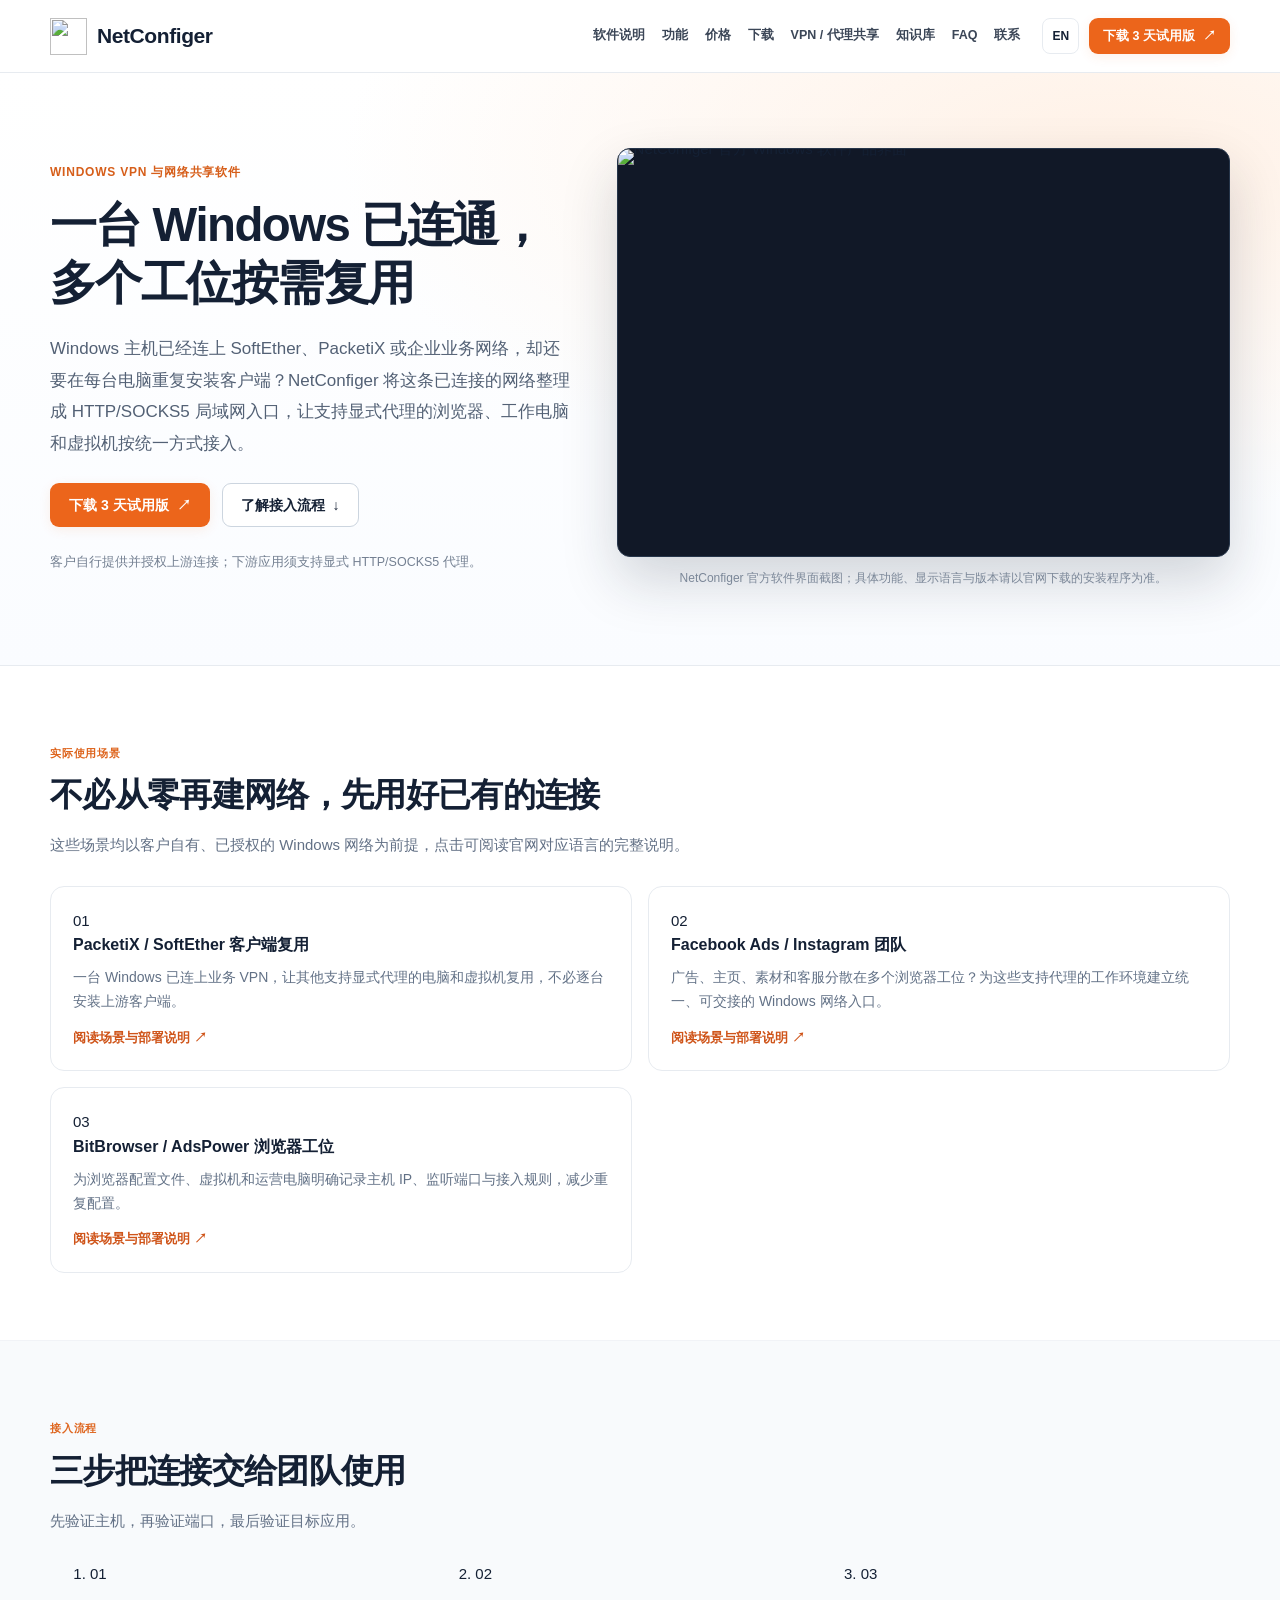
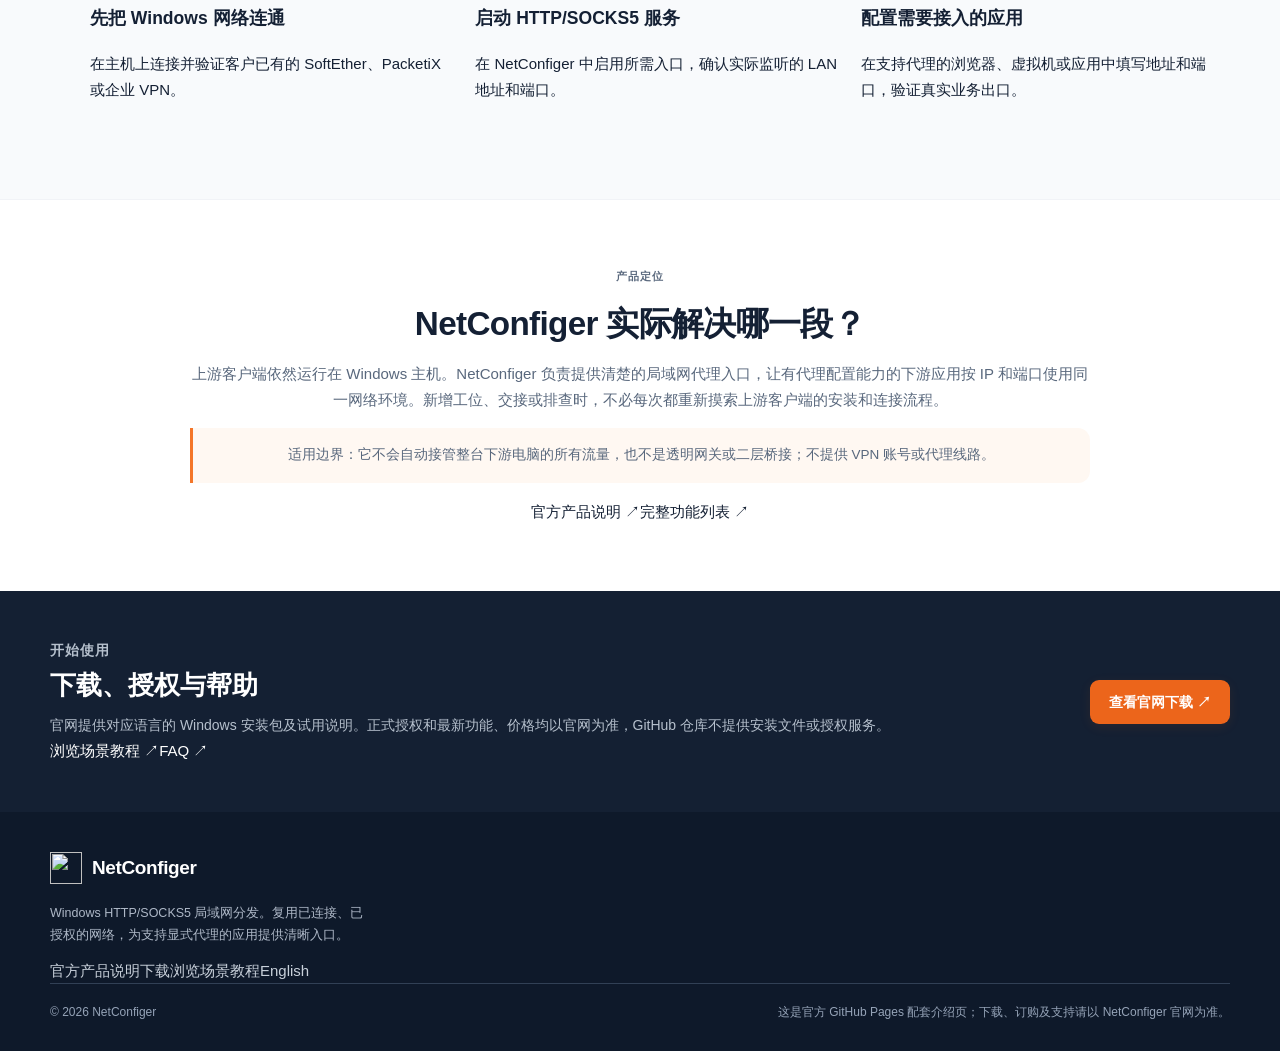
==== commit 5c36cc70: "Add files via upload" ====
--- a/index.html
+++ b/index.html
@@ -1,43 +1,73 @@
 <!doctype html>
 <html lang="zh-CN">
 <head>
-<meta charset="utf-8">
-<meta name="viewport" content="width=device-width, initial-scale=1">
-<meta name="nc-build" content="gh-pages-v5-20261022">
-<title>Windows 网络共享与 VPN 代理共享软件 | NetConfiger</title>
-<meta name="description" content="NetConfiger 将 Windows 已连通的客户自有网络通过 HTTP/SOCKS5 提供为局域网入口，供支持代理设置的电脑、虚拟机及浏览器工作环境使用。">
-<link rel="canonical" href="https://netconfiger.github.io/netconfiger/index.html">
-<link rel="alternate" hreflang="zh-CN" href="https://netconfiger.github.io/netconfiger/index.html">
-<link rel="alternate" hreflang="en" href="https://netconfiger.github.io/netconfiger/en.html">
-<link rel="alternate" hreflang="x-default" href="https://netconfiger.github.io/netconfiger/index.html">
-<meta property="og:type" content="website">
-<meta property="og:site_name" content="NetConfiger">
-<meta property="og:locale" content="zh_CN">
-<meta property="og:title" content="Windows 网络共享与 VPN 代理共享软件 | NetConfiger">
-<meta property="og:description" content="NetConfiger 将 Windows 已连通的客户自有网络通过 HTTP/SOCKS5 提供为局域网入口，供支持代理设置的电脑、虚拟机及浏览器工作环境使用。">
-<meta property="og:url" content="https://netconfiger.github.io/netconfiger/index.html">
-<meta property="og:image" content="https://netconfiger.com/icon.png">
-<meta name="twitter:card" content="summary">
-<link rel="icon" type="image/png" href="https://netconfiger.com/icon.png">
-<link rel="stylesheet" href="./assets/site.css">
-<script defer src="./assets/site.js"></script>
+  <meta charset="utf-8">
+  <meta name="viewport" content="width=device-width, initial-scale=1">
+  <meta name="nc-build" content="gh-pages-v6-20261022">
+  <title>Windows VPN 共享与 HTTP/SOCKS5 局域网分发 | NetConfiger</title>
+  <meta name="description" content="一台 Windows 已连接的 SoftEther、PacketiX 或业务 VPN，如何提供给团队电脑、Facebook Ads 浏览器工位和虚拟机？NetConfiger 将已授权连接整理为 HTTP/SOCKS5 局域网入口。">
+  <meta name="theme-color" content="#f7f8fa">
+  <link rel="canonical" href="https://netconfiger.github.io/netconfiger/index.html">
+  <link rel="alternate" hreflang="zh-CN" href="https://netconfiger.github.io/netconfiger/index.html">
+  <link rel="alternate" hreflang="en" href="https://netconfiger.github.io/netconfiger/en.html">
+  <link rel="alternate" hreflang="x-default" href="https://netconfiger.github.io/netconfiger/index.html">
+  <meta property="og:type" content="website">
+  <meta property="og:site_name" content="NetConfiger">
+  <meta property="og:locale" content="zh_CN">
+  <meta property="og:title" content="Windows VPN 共享与 HTTP/SOCKS5 局域网分发 | NetConfiger">
+  <meta property="og:description" content="一台 Windows 已连接的 SoftEther、PacketiX 或业务 VPN，如何提供给团队电脑、Facebook Ads 浏览器工位和虚拟机？NetConfiger 将已授权连接整理为 HTTP/SOCKS5 局域网入口。">
+  <meta property="og:url" content="https://netconfiger.github.io/netconfiger/index.html">
+  <meta property="og:image" content="https://netconfiger.com/icon.png">
+  <meta name="twitter:card" content="summary">
+  <link rel="icon" type="image/png" href="https://netconfiger.com/icon.png">
+  <link rel="stylesheet" href="./assets/site.css">
+  <script src="./assets/site.js" defer></script>
 </head>
 <body>
 <a class="skip" href="#main">跳至正文</a>
-<header class="header"><div class="container head">
-<a class="brand" href="https://netconfiger.com/zh" aria-label="NetConfiger 中文官网"><img src="https://netconfiger.com/icon.png" width="37" height="37" alt="NetConfiger"> <span>NetConfiger</span></a>
-<nav class="nav" id="primary-nav" aria-label="主导航" data-menu><a href="https://netconfiger.com/zh/software">软件说明</a><a href="https://netconfiger.com/zh/features">功能</a><a href="https://netconfiger.com/zh/pricing">价格</a><a href="https://netconfiger.com/zh/download">下载</a><a href="https://netconfiger.com/zh/vpn-sharing">VPN / 代理共享</a><a href="https://netconfiger.com/zh/knowledge">知识库</a><a href="https://netconfiger.com/zh/faq">FAQ</a><a href="https://netconfiger.com/zh/contact">联系</a></nav>
-<div class="controls"><a class="lang" href="./en.html" hreflang="en" lang="en">EN</a><a class="btn smallbtn" href="https://netconfiger.com/zh/download">官网试用 ↗</a><button class="menu-btn" type="button" aria-label="菜单" aria-controls="primary-nav" aria-expanded="false" data-menu-button><svg viewBox="0 0 24 24" aria-hidden="true"><path d="M4 6h16M4 12h16M4 18h16"/></svg></button></div>
-</div></header>
+<header class="header">
+  <div class="container head">
+    <a class="brand" href="https://netconfiger.com/zh" aria-label="NetConfiger 中文官网"><img src="https://netconfiger.com/icon.png" width="34" height="34" alt="" decoding="async" referrerpolicy="no-referrer"><span>NetConfiger</span></a>
+    <nav class="nav" id="primary-nav" aria-label="主导航" data-menu><a href="https://netconfiger.com/zh/software">软件说明</a><a href="https://netconfiger.com/zh/features">功能</a><a href="https://netconfiger.com/zh/pricing">价格</a><a href="https://netconfiger.com/zh/download">下载</a><a href="https://netconfiger.com/zh/vpn-sharing">VPN / 代理共享</a><a href="https://netconfiger.com/zh/knowledge">知识库</a><a href="https://netconfiger.com/zh/faq">FAQ</a><a href="https://netconfiger.com/zh/contact">联系</a></nav>
+    <div class="controls">
+      <a class="lang" href="./en.html" lang="en" hreflang="en" aria-label="Switch to English">EN</a>
+      <a class="btn smallbtn" href="https://netconfiger.com/zh/download">下载 3 天试用版 <span aria-hidden="true">↗</span></a>
+      <button class="menu-btn" type="button" aria-label="打开导航菜单" aria-controls="primary-nav" aria-expanded="false" data-menu-button><svg viewBox="0 0 24 24" aria-hidden="true"><path d="M4 6h16M4 12h16M4 18h16"/></svg></button>
+    </div>
+  </div>
+</header>
 <main id="main">
-<section class="hero"><div class="container hero-grid">
-<div><div class="eyebrow">Windows VPN 与网络共享软件</div><h1>Windows 网络分发</h1><p class="lead">将 Windows 主机上已经连通的网络，通过 HTTP/SOCKS5 变成清晰的局域网入口。其他电脑、虚拟机和浏览器工位中的应用，只要支持显式代理设置，就能复用客户自己准备的网络环境。</p><div class="action"><a class="btn" href="https://netconfiger.com/zh/download">查看官网与试用 ↗</a><a class="btn outline" href="https://netconfiger.com/zh/features">查看功能 ↗</a></div><p class="fine">NetConfiger 不出售网络线路或代理节点。当前公开版本不提供无需配置的整机透明网关。</p></div>
-<figure class="product-figure"><div class="screenshot"><img data-product-shot src="https://netconfiger.com/app-screenshot.png" alt="NetConfiger 官方 Windows 软件界面截图" width="1000" height="666" loading="eager" fetchpriority="high"><div class="shot-fallback">产品截图暂时无法加载。你仍可在官网查看最新的软件介绍。 <a href="https://netconfiger.com/zh/software">完整软件说明 ↗</a></div></div><figcaption>NetConfiger 官网公开的软件界面截图 · 具体界面与可用功能以实际版本为准</figcaption></figure>
-</div></section>
-<section class="section"><div class="container definition"><span class="kicker">官方软件定义</span><h2>NetConfiger 是什么？</h2><p>在一台 Windows 主机上使用客户已经授权并连接好的网络，通过 HTTP/SOCKS5 为局域网内支持显式代理的应用提供共享入口。你不需要在每台工作电脑上重复安装原始网络客户端，但每个下游应用仍需要设置地址与端口。</p><p class="subtle">主机已有网络连接 · 应用支持代理 · LAN 可达 · 出口与 DNS 仍需验证</p><a href="https://netconfiger.com/zh/software" class="btn outline">完整软件说明 ↗</a></div></section>
-<section class="section alt" id="how"><div class="container"><span class="kicker">3 步看懂</span><h2>从 Windows 已连通，到局域网工位可用</h2><p class="intro">不依赖另建代理节点，只整理你已经有的网络连接。</p><div class="steps"><article class="step"><div class="step-top"><span class="num">01</span><h3>准备 Windows 主机</h3></div><p>先连接并验证客户自己准备的 Windows VPN 或业务网络。</p></article><article class="step"><div class="step-top"><span class="num">02</span><h3>生成 HTTP/SOCKS5 入口</h3></div><p>启动 NetConfiger，检查其 LAN 监听地址与实际服务端口。</p></article><article class="step"><div class="step-top"><span class="num">03</span><h3>让工作站接入</h3></div><p>在浏览器工位、电脑应用或虚拟机里填写主机 IP 与端口并验证出口。</p></article></div></div></section>
-<section class="section"><div class="container"><span class="kicker">实际业务场景</span><h2>为已有 Windows 网络环境的团队服务</h2><p class="intro">访问官网场景文章可查看细节；GitHub Pages 不重复维护价格或长篇教程。</p><div class="applications"><article class="use"><h3>SoftEther / PacketiX 网络复用</h3><p>Windows 已连接客户的业务 VPN，让其他支持代理的应用复用这条网络。</p><a href="https://netconfiger.com/zh/vpn-sharing">查看官网详情 ↗</a></article><article class="use"><h3>Facebook Ads 与 Instagram 工位</h3><p>支持代理配置的广告运营与浏览器工具，可复用团队既有网络。</p><a href="https://netconfiger.com/zh/knowledge">查看官网详情 ↗</a></article><article class="use"><h3>虚拟机与浏览器环境</h3><p>虚拟机和多开浏览器工位通过显式代理接入，需验证防火墙与实际路由。</p><a href="https://netconfiger.com/zh/features">查看官网详情 ↗</a></article><article class="use"><h3>故障诊断与使用说明</h3><p>区分连接端口、DNS、出口网卡和客户端代理支持，按实际问题排查。</p><a href="https://netconfiger.com/zh/faq">查看官网详情 ↗</a></article></div><div class="scope">使用前请确认：NetConfiger 不提供 VPN 账号或代理线路，也不保证任意软件自动走代理；当前公开版本不等于透明网关或二层桥接。</div></div></section>
-<section class="cta"><div class="container cta-inner"><div><h2>进一步了解 NetConfiger</h2><p>完整产品说明、最新授权、下载状态和售后支持，以官方网站为准。</p></div><a class="btn" href="https://netconfiger.com/zh">前往中文官网 ↗</a></div></section>
+  <section class="hero"><div class="container hero-grid">
+    <div class="hero-copy">
+      <p class="eyebrow"><span class="eyebrow-mark"></span>Windows VPN 与网络共享软件</p>
+      <h1>一台 Windows 已连通，<br class="desktop-break">多个工位按需复用</h1>
+      <p class="lead">Windows 主机已经连上 SoftEther、PacketiX 或企业业务网络，却还要在每台电脑重复安装客户端？NetConfiger 将这条已连接的网络整理成 HTTP/SOCKS5 局域网入口，让支持显式代理的浏览器、工作电脑和虚拟机按统一方式接入。</p>
+      <div class="action"><a class="btn" href="https://netconfiger.com/zh/download">下载 3 天试用版<span aria-hidden="true">↗</span></a><a class="btn outline" href="#how">了解接入流程<span aria-hidden="true">↓</span></a></div>
+      <p class="fine">客户自行提供并授权上游连接；下游应用须支持显式 HTTP/SOCKS5 代理。</p>
+    </div>
+    <figure class="product-figure">
+      <div class="screenshot"><img data-product-shot src="https://netconfiger.com/app-screenshot.png" alt="NetConfiger 官方 Windows 软件产品界面" width="1000" height="666" loading="eager" fetchpriority="high" referrerpolicy="no-referrer"><div class="shot-fallback"><p>截图暂时无法显示，仍可进入官网查看软件说明。</p><a href="https://netconfiger.com/zh/software">官方产品说明 ↗</a></div></div>
+      <figcaption>NetConfiger 官方软件界面截图；具体功能、显示语言与版本请以官网下载的安装程序为准。</figcaption>
+    </figure>
+  </div></section>
+  <section class="section" id="scenarios"><div class="container">
+    <p class="kicker">实际使用场景</p><h2>不必从零再建网络，先用好已有的连接</h2><p class="intro">这些场景均以客户自有、已授权的 Windows 网络为前提，点击可阅读官网对应语言的完整说明。</p>
+    <div class="applications"><article class="use"><div class="use-top"><span class="use-index">01</span><h3>PacketiX / SoftEther 客户端复用</h3></div><p>一台 Windows 已连上业务 VPN，让其他支持显式代理的电脑和虚拟机复用，不必逐台安装上游客户端。</p><a class="text-link" href="https://netconfiger.com/zh/packetix-softether-windows-network-reuse">阅读场景与部署说明 <span aria-hidden="true">↗</span></a></article>
+<article class="use"><div class="use-top"><span class="use-index">02</span><h3>Facebook Ads / Instagram 团队</h3></div><p>广告、主页、素材和客服分散在多个浏览器工位？为这些支持代理的工作环境建立统一、可交接的 Windows 网络入口。</p><a class="text-link" href="https://netconfiger.com/zh/facebook-ads-browser-environment">阅读场景与部署说明 <span aria-hidden="true">↗</span></a></article>
+<article class="use"><div class="use-top"><span class="use-index">03</span><h3>BitBrowser / AdsPower 浏览器工位</h3></div><p>为浏览器配置文件、虚拟机和运营电脑明确记录主机 IP、监听端口与接入规则，减少重复配置。</p><a class="text-link" href="https://netconfiger.com/zh/bitbrowser-adspower-network-environment">阅读场景与部署说明 <span aria-hidden="true">↗</span></a></article></div>
+  </div></section>
+  <section class="section alt" id="how"><div class="container">
+    <p class="kicker">接入流程</p><h2>三步把连接交给团队使用</h2><p class="intro">先验证主机，再验证端口，最后验证目标应用。</p>
+    <ol class="steps"><li><span class="step-num">01</span><div><h3>先把 Windows 网络连通</h3><p>在主机上连接并验证客户已有的 SoftEther、PacketiX 或企业 VPN。</p></div></li>
+<li><span class="step-num">02</span><div><h3>启动 HTTP/SOCKS5 服务</h3><p>在 NetConfiger 中启用所需入口，确认实际监听的 LAN 地址和端口。</p></div></li>
+<li><span class="step-num">03</span><div><h3>配置需要接入的应用</h3><p>在支持代理的浏览器、虚拟机或应用中填写地址和端口，验证真实业务出口。</p></div></li></ol>
+  </div></section>
+  <section class="section" id="about"><div class="container definition">
+    <div><p class="kicker">产品定位</p><h2>NetConfiger 实际解决哪一段？</h2><p>上游客户端依然运行在 Windows 主机。NetConfiger 负责提供清楚的局域网代理入口，让有代理配置能力的下游应用按 IP 和端口使用同一网络环境。新增工位、交接或排查时，不必每次都重新摸索上游客户端的安装和连接流程。</p><p class="scope">适用边界：它不会自动接管整台下游电脑的所有流量，也不是透明网关或二层桥接；不提供 VPN 账号或代理线路。</p></div>
+    <div class="definition-actions"><a class="text-link" href="https://netconfiger.com/zh/software">官方产品说明 ↗</a><a class="text-link" href="https://netconfiger.com/zh/features">完整功能列表 ↗</a></div>
+  </div></section>
+  <section class="cta"><div class="container cta-inner"><div><p class="kicker">开始使用</p><h2>下载、授权与帮助</h2><p>官网提供对应语言的 Windows 安装包及试用说明。正式授权和最新功能、价格均以官网为准，GitHub 仓库不提供安装文件或授权服务。</p><div class="cta-resources"><a href="https://netconfiger.com/zh/knowledge">浏览场景教程 ↗</a><a href="https://netconfiger.com/zh/faq">FAQ ↗</a></div></div><a class="btn" href="https://netconfiger.com/zh/download">查看官网下载 ↗</a></div></section>
 </main>
-<footer class="footer"><div class="container"><div class="footer-top"><div><a class="brand" href="https://netconfiger.com/zh"><img src="https://netconfiger.com/icon.png" alt="NetConfiger" width="32" height="32"><span>NetConfiger</span></a><p>Windows VPN 与网络共享软件。客户自行准备并授权上游网络，NetConfiger 提供 HTTP/SOCKS5 局域网入口。</p></div><div class="footer-col"><h3>产品</h3><a href="https://netconfiger.com/zh/software">软件说明</a><a href="https://netconfiger.com/zh/features">功能</a><a href="https://netconfiger.com/zh/pricing">价格</a><a href="https://netconfiger.com/zh/download">下载</a></div><div class="footer-col"><h3>资源</h3><a href="https://netconfiger.com/zh/vpn-sharing">VPN / 代理共享</a><a href="https://netconfiger.com/zh/knowledge">知识库</a><a href="https://netconfiger.com/zh/faq">FAQ</a></div><div class="footer-col"><h3>支持</h3><a href="https://netconfiger.com/zh/contact">联系</a><a href="./en.html">EN</a></div></div><div class="footer-bottom"><span>© 2026 NetConfiger</span><span>NetConfiger · GitHub Pages 品牌介绍页</span></div></div></footer>
-</body></html>
+<footer class="footer"><div class="container"><div class="footer-main"><div class="footer-brand"><a class="brand" href="https://netconfiger.com/zh"><img src="https://netconfiger.com/icon.png" width="29" height="29" alt="" decoding="async" referrerpolicy="no-referrer"><span>NetConfiger</span></a><p>Windows HTTP/SOCKS5 局域网分发。复用已连接、已授权的网络，为支持显式代理的应用提供清晰入口。</p></div><div class="footer-links"><a href="https://netconfiger.com/zh/software">官方产品说明</a><a href="https://netconfiger.com/zh/download">下载</a><a href="https://netconfiger.com/zh/knowledge">浏览场景教程</a><a href="./en.html">English</a></div></div><div class="footer-bottom"><span>© 2026 NetConfiger</span><span>这是官方 GitHub Pages 配套介绍页；下载、订购及支持请以 NetConfiger 官网为准。</span></div></div></footer>
+</body>
+</html>
